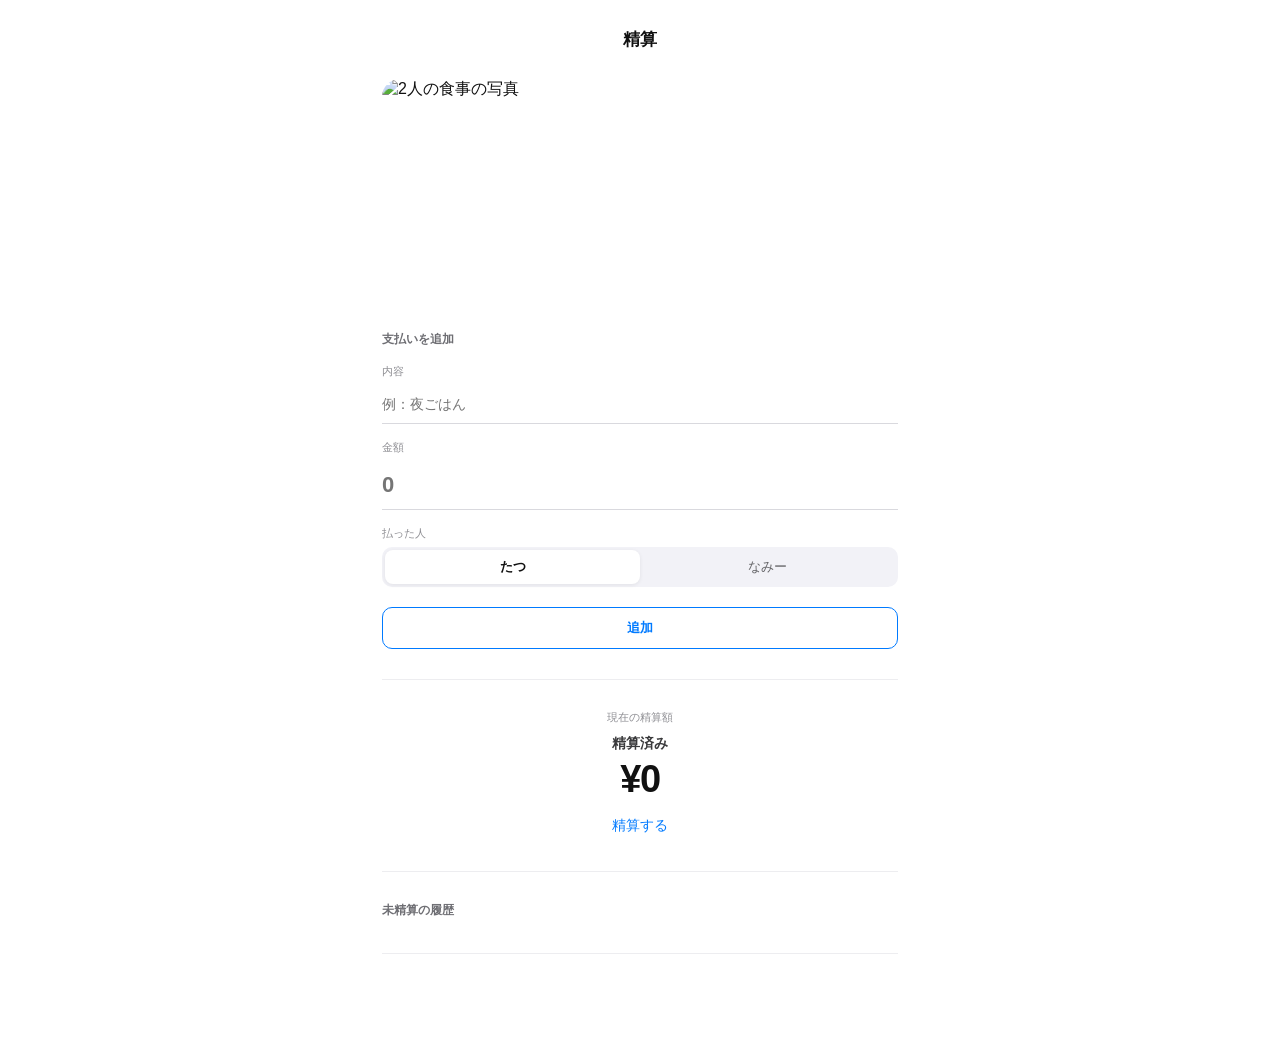
==== seisan/index.html @ 1d011da3 "Ship tested settlement app bundle" ====
<!doctype html>
<html lang="ja">
<head>
<meta charset="utf-8">
<meta name="viewport" content="width=device-width,initial-scale=1">
<title>精算アプリ</title>
<style>
:root{font-family:-apple-system,BlinkMacSystemFont,"SF Pro Text","Segoe UI","Hiragino Sans",sans-serif;background:#f4f4f5;color:#111}*{box-sizing:border-box}body{margin:0;background:#fff}button,input{font:inherit}button{cursor:pointer}.app{max-width:500px;margin:0 auto;padding:26px 20px 56px}.top{display:flex;align-items:center;justify-content:center;margin-bottom:28px;position:relative}.brand{font-size:17px;font-weight:600;letter-spacing:-.25px}.card{background:transparent;border:0;border-radius:0;padding:0 0 28px;margin:0 0 28px;box-shadow:none;border-bottom:1px solid #ededf0}.kicker{font-size:11px;color:#8e8e93}.flow{font-size:14px;font-weight:600;margin-top:10px;color:#3a3a3c}.balance{font-size:34px;font-weight:700;letter-spacing:-1.2px;margin:3px 0 18px}.settle{width:100%;border:0;border-radius:11px;padding:11px 14px;background:#007aff;color:#fff;font-size:13px;font-weight:600;cursor:pointer;pointer-events:auto;touch-action:manipulation}.settle:active{transform:scale(.99);opacity:.82}label{display:block;font-size:11px;color:#8e8e93;margin:12px 0 6px}input{width:100%;border:0;border-bottom:1px solid #d9d9de;background:transparent;border-radius:0;padding:9px 0;outline:none;font-size:14px}input.money{font-size:22px;font-weight:700;letter-spacing:-.5px}.row{display:flex;gap:8px}.person{flex:1;border:0;border-radius:10px;padding:9px 10px;background:#f2f2f7;color:#636366;font-size:13px;font-weight:500}.person.on{background:#e5e5ea;color:#111;font-weight:650}.add{width:100%;border:0;border-radius:11px;padding:11px 12px;margin-top:20px;background:#007aff;color:#fff;font-size:13px;font-weight:600}.sectionTitle{font-size:12px;font-weight:600;color:#6e6e73;margin-bottom:4px}.historyItem{display:flex;justify-content:space-between;align-items:center;gap:12px;padding:12px 0;border-top:1px solid #f0f0f2}.historyItem:first-child{border-top:0}.hTitle{font-size:13px;font-weight:650}.hMeta{font-size:11px;color:#9a9aa0;margin-top:2px}.hAmt{font-size:13px;font-weight:700;white-space:nowrap}.empty{color:#aaa;font-size:12px;padding:10px 0 2px}.modalBackdrop{position:fixed;inset:0;background:rgba(0,0,0,.28);display:none;align-items:center;justify-content:center;padding:20px;z-index:1000}.modalBackdrop.show{display:flex}.modal{width:min(320px,100%);background:rgba(255,255,255,.96);backdrop-filter:blur(20px);border-radius:18px;overflow:hidden;box-shadow:0 18px 60px rgba(0,0,0,.22);text-align:center}.modalBody{padding:20px 18px 16px}.modalTitle{font-size:16px;font-weight:650;margin-bottom:7px}.modalText{font-size:13px;color:#6e6e73;line-height:1.45}.modalActions{display:grid;grid-template-columns:1fr 1fr;border-top:1px solid #d9d9de}.modalActions button{border:0;background:transparent;padding:12px;font-size:14px}.modalActions button+button{border-left:1px solid #d9d9de}.cancelBtn{color:#007aff}.confirmBtn{color:#ff3b30;font-weight:600}.heroPhoto{width:100%;height:220px;display:block;object-fit:cover;object-position:center 66%;border-radius:18px;margin:0 0 32px}.app{max-width:560px;margin:0 auto;padding:28px 22px 58px}.card{padding:0 0 30px;margin:0 0 30px}#paymentForm .sectionTitle{margin-bottom:18px}#paymentForm label{margin-top:16px}#paymentForm input{padding:11px 0}.row{background:#f2f2f7;border-radius:10px;padding:3px;gap:0}.person{background:transparent;border:0;border-radius:8px;padding:8px 10px}.person.on{background:#fff;box-shadow:0 1px 4px rgba(0,0,0,.07);font-weight:600}.add{background:transparent;color:#007aff;border:1px solid #007aff;border-radius:10px}.balance{text-align:center;font-size:38px;font-weight:650;letter-spacing:-1.4px;margin:5px 0 10px}.kicker,.flow{text-align:center}.settle{display:block;width:auto;margin:0 auto;background:transparent;color:#007aff;padding:6px 12px;border-radius:8px;font-size:14px;font-weight:500}.historyItem{padding:13px 0}.hAmt{font-size:14px;font-weight:600}
</style>
</head>
<body>
<div class="app"><div class="top"><div class="brand">精算</div></div><img id="heroPhoto" class="heroPhoto" alt="2人の食事の写真"><section class="card"><div class="sectionTitle" style="margin-bottom:14px">支払いを追加</div><div id="paymentForm"><label>内容</label><input id="title" placeholder="例：夜ごはん"><label>金額</label><input id="amount" class="money" inputmode="numeric" placeholder="0"><label>払った人</label><div class="row"><button class="person on" data-payer="tatsu">たつ</button><button class="person" data-payer="nammy">なみー</button></div><button id="addPayment" class="add">追加</button></div></section><section class="card"><div class="kicker">現在の精算額</div><div id="flow" class="flow">精算済み</div><div id="balance" class="balance">¥0</div><button id="settleAll" class="settle" type="button">精算する</button></section><section class="card"><div class="sectionTitle">未精算の履歴</div><div id="history"></div></section></div><div id="settleModal" class="modalBackdrop"><div class="modal" role="dialog" aria-modal="true" aria-labelledby="settleTitle"><div class="modalBody"><div id="settleTitle" class="modalTitle">精算しますか？</div><div id="settleText" class="modalText"></div></div><div class="modalActions"><button id="cancelSettle" class="cancelBtn" type="button">キャンセル</button><button id="confirmSettle" class="confirmBtn" type="button">精算する</button></div></div></div><script>document.getElementById("heroPhoto").src="[data-uri]...";</script><script>
const $=id=>document.getElementById(id),API='https://adydoupjiloapeuclsvr.supabase.co/rest/v1/settlement_entries',ROOM='7ueK0dml6S8r65SwOTumz7RkmrNIiGAh',ANON='eyJhbGciOiJIUzI1NiIsInR5cCI6IkpXVCJ9.eyJpc3MiOiJzdXBhYmFzZSIsInJlZiI6ImFkeWRvdXBqaWxvYXBldWNsc3ZyIiwicm9sZSI6ImFub24iLCJpYXQiOjE3ODc5MDc3MDQsImV4cCI6MjEwMzQ4MzcwNH0.GLzsD0Gv-Y41P4o_dAuzLDfOQFKvFduH0EVOJdeixUY',HEADERS={apikey:ANON,Authorization:`Bearer ${ANON}`};let rows=[],payer='tatsu',loading=false;function yen(n){return '¥'+Math.round(n).toLocaleString('ja-JP')}function fmtInput(el){const raw=el.value.replace(/\D/g,'');el.value=raw?Number(raw).toLocaleString('ja-JP'):''}function numberFrom(el){return Number(el.value.replace(/,/g,'').replace(/\D/g,''))}$('amount').addEventListener('input',e=>fmtInput(e.target));function balance(){let b=0;for(const r of rows){const h=Number(r.amount)/2;b+=r.payer==='tatsu'?h:-h}return b}function escapeHtml(v){return String(v).replace(/[&<>"']/g,m=>({'&':'&amp;','<':'&lt;','>':'&gt;','"':'&quot;',"'":'&#39;'}[m]))}function render(){const b=balance();$('flow').textContent=Math.abs(b)<.5?'精算済み':b>0?'なみー → たつ':'たつ → なみー';$('balance').textContent=yen(Math.abs(b));$('history').innerHTML='';if(!rows.length){$('history').innerHTML='<div class="empty">まだ履歴なし。</div>';return}rows.forEach(r=>{const item=document.createElement('div');item.className='historyItem';const d=new Date(r.created_at),dateText=`${d.getMonth()+1}/${d.getDate()} ${String(d.getHours()).padStart(2,'0')}:${String(d.getMinutes()).padStart(2,'0')}`,meta=dateText+'　'+(r.payer==='tatsu'?'たつが支払い':'なみーが支払い');item.innerHTML=`<div><div class="hTitle">${escapeHtml(r.title)}</div><div class="hMeta">${meta}</div></div><div class="hAmt">${yen(r.amount)}</div>`;$('history').appendChild(item)})}async function load(){if(loading)return;loading=true;try{const r=await fetch(`${API}?room_id=eq.${encodeURIComponent(ROOM)}&select=id,title,amount,payer,created_at&order=created_at.desc`,{headers:HEADERS,cache:'no-store'});if(!r.ok)throw Error(r.status);rows=await r.json();render()}catch(e){console.error(e)}finally{loading=false}}document.querySelectorAll('[data-payer]').forEach(btn=>btn.onclick=()=>{payer=btn.dataset.payer;document.querySelectorAll('[data-payer]').forEach(x=>x.classList.toggle('on',x===btn))});$('addPayment').onclick=async()=>{const a=numberFrom($('amount'));if(!a)return;const r=await fetch(API,{method:'POST',headers:{...HEADERS,'Content-Type':'application/json','Prefer':'return=minimal'},body:JSON.stringify({room_id:ROOM,title:$('title').value.trim()||'支払い',amount:a,payer})});if(!r.ok){console.error(await r.text());return}$('title').value='';$('amount').value='';await load()};$('settleAll').onclick=()=>{const b=balance();if(Math.abs(b)<.5)return;$('settleText').textContent=`${$('flow').textContent} に ${yen(Math.abs(b))} を精算して、未精算の履歴を削除します。`;$('settleModal').classList.add('show')};$('cancelSettle').onclick=()=>$('settleModal').classList.remove('show');$('confirmSettle').onclick=async()=>{const r=await fetch(`${API}?room_id=eq.${encodeURIComponent(ROOM)}`,{method:'DELETE',headers:{...HEADERS,'Prefer':'return=minimal'}});if(!r.ok){console.error(await r.text());return}$('settleModal').classList.remove('show');await load()};$('settleModal').onclick=e=>{if(e.target===$('settleModal'))$('settleModal').classList.remove('show')};load();setInterval(load,2500);window.addEventListener('focus',load);
</script></body></html>
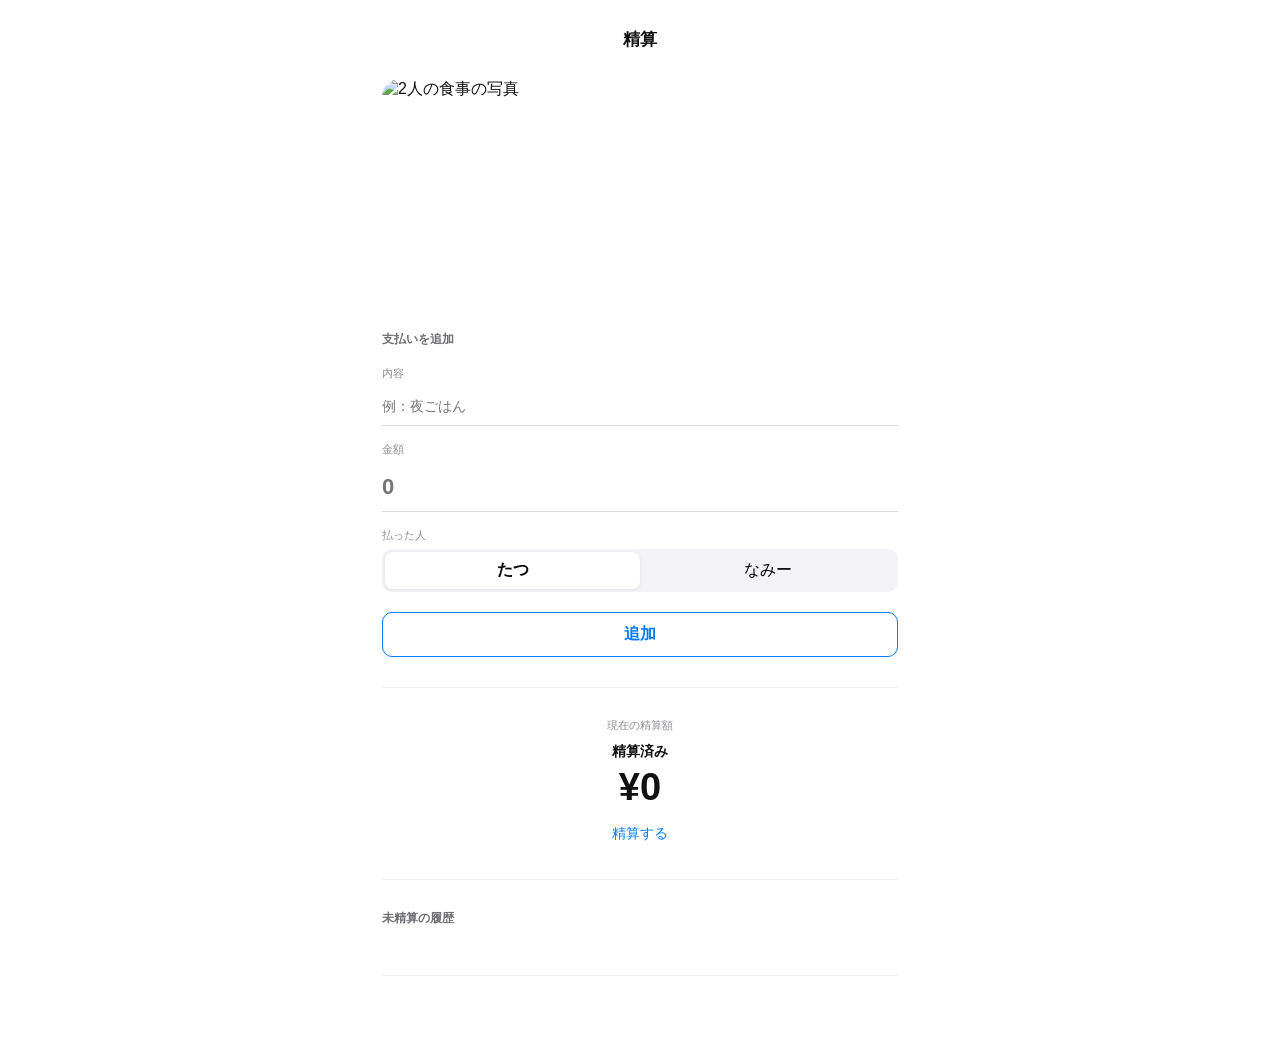
==== commit e4623061: "Fix settlement photo using uploaded image" ====
--- a/seisan/index.html
+++ b/seisan/index.html
@@ -1,14 +1 @@
-<!doctype html>
-<html lang="ja">
-<head>
-<meta charset="utf-8">
-<meta name="viewport" content="width=device-width,initial-scale=1">
-<title>精算アプリ</title>
-<style>
-:root{font-family:-apple-system,BlinkMacSystemFont,"SF Pro Text","Segoe UI","Hiragino Sans",sans-serif;background:#f4f4f5;color:#111}*{box-sizing:border-box}body{margin:0;background:#fff}button,input{font:inherit}button{cursor:pointer}.app{max-width:500px;margin:0 auto;padding:26px 20px 56px}.top{display:flex;align-items:center;justify-content:center;margin-bottom:28px;position:relative}.brand{font-size:17px;font-weight:600;letter-spacing:-.25px}.card{background:transparent;border:0;border-radius:0;padding:0 0 28px;margin:0 0 28px;box-shadow:none;border-bottom:1px solid #ededf0}.kicker{font-size:11px;color:#8e8e93}.flow{font-size:14px;font-weight:600;margin-top:10px;color:#3a3a3c}.balance{font-size:34px;font-weight:700;letter-spacing:-1.2px;margin:3px 0 18px}.settle{width:100%;border:0;border-radius:11px;padding:11px 14px;background:#007aff;color:#fff;font-size:13px;font-weight:600;cursor:pointer;pointer-events:auto;touch-action:manipulation}.settle:active{transform:scale(.99);opacity:.82}label{display:block;font-size:11px;color:#8e8e93;margin:12px 0 6px}input{width:100%;border:0;border-bottom:1px solid #d9d9de;background:transparent;border-radius:0;padding:9px 0;outline:none;font-size:14px}input.money{font-size:22px;font-weight:700;letter-spacing:-.5px}.row{display:flex;gap:8px}.person{flex:1;border:0;border-radius:10px;padding:9px 10px;background:#f2f2f7;color:#636366;font-size:13px;font-weight:500}.person.on{background:#e5e5ea;color:#111;font-weight:650}.add{width:100%;border:0;border-radius:11px;padding:11px 12px;margin-top:20px;background:#007aff;color:#fff;font-size:13px;font-weight:600}.sectionTitle{font-size:12px;font-weight:600;color:#6e6e73;margin-bottom:4px}.historyItem{display:flex;justify-content:space-between;align-items:center;gap:12px;padding:12px 0;border-top:1px solid #f0f0f2}.historyItem:first-child{border-top:0}.hTitle{font-size:13px;font-weight:650}.hMeta{font-size:11px;color:#9a9aa0;margin-top:2px}.hAmt{font-size:13px;font-weight:700;white-space:nowrap}.empty{color:#aaa;font-size:12px;padding:10px 0 2px}.modalBackdrop{position:fixed;inset:0;background:rgba(0,0,0,.28);display:none;align-items:center;justify-content:center;padding:20px;z-index:1000}.modalBackdrop.show{display:flex}.modal{width:min(320px,100%);background:rgba(255,255,255,.96);backdrop-filter:blur(20px);border-radius:18px;overflow:hidden;box-shadow:0 18px 60px rgba(0,0,0,.22);text-align:center}.modalBody{padding:20px 18px 16px}.modalTitle{font-size:16px;font-weight:650;margin-bottom:7px}.modalText{font-size:13px;color:#6e6e73;line-height:1.45}.modalActions{display:grid;grid-template-columns:1fr 1fr;border-top:1px solid #d9d9de}.modalActions button{border:0;background:transparent;padding:12px;font-size:14px}.modalActions button+button{border-left:1px solid #d9d9de}.cancelBtn{color:#007aff}.confirmBtn{color:#ff3b30;font-weight:600}.heroPhoto{width:100%;height:220px;display:block;object-fit:cover;object-position:center 66%;border-radius:18px;margin:0 0 32px}.app{max-width:560px;margin:0 auto;padding:28px 22px 58px}.card{padding:0 0 30px;margin:0 0 30px}#paymentForm .sectionTitle{margin-bottom:18px}#paymentForm label{margin-top:16px}#paymentForm input{padding:11px 0}.row{background:#f2f2f7;border-radius:10px;padding:3px;gap:0}.person{background:transparent;border:0;border-radius:8px;padding:8px 10px}.person.on{background:#fff;box-shadow:0 1px 4px rgba(0,0,0,.07);font-weight:600}.add{background:transparent;color:#007aff;border:1px solid #007aff;border-radius:10px}.balance{text-align:center;font-size:38px;font-weight:650;letter-spacing:-1.4px;margin:5px 0 10px}.kicker,.flow{text-align:center}.settle{display:block;width:auto;margin:0 auto;background:transparent;color:#007aff;padding:6px 12px;border-radius:8px;font-size:14px;font-weight:500}.historyItem{padding:13px 0}.hAmt{font-size:14px;font-weight:600}
-</style>
-</head>
-<body>
-<div class="app"><div class="top"><div class="brand">精算</div></div><img id="heroPhoto" class="heroPhoto" alt="2人の食事の写真"><section class="card"><div class="sectionTitle" style="margin-bottom:14px">支払いを追加</div><div id="paymentForm"><label>内容</label><input id="title" placeholder="例：夜ごはん"><label>金額</label><input id="amount" class="money" inputmode="numeric" placeholder="0"><label>払った人</label><div class="row"><button class="person on" data-payer="tatsu">たつ</button><button class="person" data-payer="nammy">なみー</button></div><button id="addPayment" class="add">追加</button></div></section><section class="card"><div class="kicker">現在の精算額</div><div id="flow" class="flow">精算済み</div><div id="balance" class="balance">¥0</div><button id="settleAll" class="settle" type="button">精算する</button></section><section class="card"><div class="sectionTitle">未精算の履歴</div><div id="history"></div></section></div><div id="settleModal" class="modalBackdrop"><div class="modal" role="dialog" aria-modal="true" aria-labelledby="settleTitle"><div class="modalBody"><div id="settleTitle" class="modalTitle">精算しますか？</div><div id="settleText" class="modalText"></div></div><div class="modalActions"><button id="cancelSettle" class="cancelBtn" type="button">キャンセル</button><button id="confirmSettle" class="confirmBtn" type="button">精算する</button></div></div></div><script>document.getElementById("heroPhoto").src="[data-uri]...";</script><script>
-const $=id=>document.getElementById(id),API='https://adydoupjiloapeuclsvr.supabase.co/rest/v1/settlement_entries',ROOM='7ueK0dml6S8r65SwOTumz7RkmrNIiGAh',ANON='eyJhbGciOiJIUzI1NiIsInR5cCI6IkpXVCJ9.eyJpc3MiOiJzdXBhYmFzZSIsInJlZiI6ImFkeWRvdXBqaWxvYXBldWNsc3ZyIiwicm9sZSI6ImFub24iLCJpYXQiOjE3ODc5MDc3MDQsImV4cCI6MjEwMzQ4MzcwNH0.GLzsD0Gv-Y41P4o_dAuzLDfOQFKvFduH0EVOJdeixUY',HEADERS={apikey:ANON,Authorization:`Bearer ${ANON}`};let rows=[],payer='tatsu',loading=false;function yen(n){return '¥'+Math.round(n).toLocaleString('ja-JP')}function fmtInput(el){const raw=el.value.replace(/\D/g,'');el.value=raw?Number(raw).toLocaleString('ja-JP'):''}function numberFrom(el){return Number(el.value.replace(/,/g,'').replace(/\D/g,''))}$('amount').addEventListener('input',e=>fmtInput(e.target));function balance(){let b=0;for(const r of rows){const h=Number(r.amount)/2;b+=r.payer==='tatsu'?h:-h}return b}function escapeHtml(v){return String(v).replace(/[&<>"']/g,m=>({'&':'&amp;','<':'&lt;','>':'&gt;','"':'&quot;',"'":'&#39;'}[m]))}function render(){const b=balance();$('flow').textContent=Math.abs(b)<.5?'精算済み':b>0?'なみー → たつ':'たつ → なみー';$('balance').textContent=yen(Math.abs(b));$('history').innerHTML='';if(!rows.length){$('history').innerHTML='<div class="empty">まだ履歴なし。</div>';return}rows.forEach(r=>{const item=document.createElement('div');item.className='historyItem';const d=new Date(r.created_at),dateText=`${d.getMonth()+1}/${d.getDate()} ${String(d.getHours()).padStart(2,'0')}:${String(d.getMinutes()).padStart(2,'0')}`,meta=dateText+'　'+(r.payer==='tatsu'?'たつが支払い':'なみーが支払い');item.innerHTML=`<div><div class="hTitle">${escapeHtml(r.title)}</div><div class="hMeta">${meta}</div></div><div class="hAmt">${yen(r.amount)}</div>`;$('history').appendChild(item)})}async function load(){if(loading)return;loading=true;try{const r=await fetch(`${API}?room_id=eq.${encodeURIComponent(ROOM)}&select=id,title,amount,payer,created_at&order=created_at.desc`,{headers:HEADERS,cache:'no-store'});if(!r.ok)throw Error(r.status);rows=await r.json();render()}catch(e){console.error(e)}finally{loading=false}}document.querySelectorAll('[data-payer]').forEach(btn=>btn.onclick=()=>{payer=btn.dataset.payer;document.querySelectorAll('[data-payer]').forEach(x=>x.classList.toggle('on',x===btn))});$('addPayment').onclick=async()=>{const a=numberFrom($('amount'));if(!a)return;const r=await fetch(API,{method:'POST',headers:{...HEADERS,'Content-Type':'application/json','Prefer':'return=minimal'},body:JSON.stringify({room_id:ROOM,title:$('title').value.trim()||'支払い',amount:a,payer})});if(!r.ok){console.error(await r.text());return}$('title').value='';$('amount').value='';await load()};$('settleAll').onclick=()=>{const b=balance();if(Math.abs(b)<.5)return;$('settleText').textContent=`${$('flow').textContent} に ${yen(Math.abs(b))} を精算して、未精算の履歴を削除します。`;$('settleModal').classList.add('show')};$('cancelSettle').onclick=()=>$('settleModal').classList.remove('show');$('confirmSettle').onclick=async()=>{const r=await fetch(`${API}?room_id=eq.${encodeURIComponent(ROOM)}`,{method:'DELETE',headers:{...HEADERS,'Prefer':'return=minimal'}});if(!r.ok){console.error(await r.text());return}$('settleModal').classList.remove('show');await load()};$('settleModal').onclick=e=>{if(e.target===$('settleModal'))$('settleModal').classList.remove('show')};load();setInterval(load,2500);window.addEventListener('focus',load);
-</script></body></html>+<!doctype html><html lang="ja"><head><meta charset="utf-8"><meta name="viewport" content="width=device-width,initial-scale=1"><title>精算アプリ</title><style>:root{font-family:-apple-system,BlinkMacSystemFont,"SF Pro Text","Segoe UI","Hiragino Sans",sans-serif;color:#111}*{box-sizing:border-box}body{margin:0;background:#fff}button,input{font:inherit}.app{max-width:560px;margin:auto;padding:28px 22px 58px}.top{text-align:center;margin-bottom:28px}.brand{font-size:17px;font-weight:600}.heroPhoto{width:100%;height:220px;object-fit:cover;object-position:center 66%;border-radius:18px;margin-bottom:32px;display:block}.card{padding-bottom:30px;margin-bottom:30px;border-bottom:1px solid #ededf0}.sectionTitle{font-size:12px;font-weight:600;color:#6e6e73;margin-bottom:18px}label{display:block;font-size:11px;color:#8e8e93;margin:16px 0 6px}input{width:100%;border:0;border-bottom:1px solid #d9d9de;padding:11px 0;outline:0;font-size:14px}.money{font-size:22px;font-weight:700}.row{display:flex;background:#f2f2f7;border-radius:10px;padding:3px}.person{flex:1;border:0;background:transparent;border-radius:8px;padding:8px}.person.on{background:#fff;box-shadow:0 1px 4px #0001;font-weight:600}.add{width:100%;margin-top:20px;padding:11px;border:1px solid #007aff;border-radius:10px;background:transparent;color:#007aff;font-weight:600}.kicker,.flow{text-align:center}.kicker{font-size:11px;color:#8e8e93}.flow{font-size:14px;font-weight:600;margin-top:10px}.balance{text-align:center;font-size:38px;font-weight:650;margin:5px 0 10px}.settle{display:block;margin:auto;border:0;background:transparent;color:#007aff;padding:6px 12px;font-size:14px}.historyItem{display:flex;justify-content:space-between;padding:13px 0;border-top:1px solid #f0f0f2}.hTitle{font-size:13px;font-weight:650}.hMeta{font-size:11px;color:#9a9aa0;margin-top:2px}.hAmt{font-size:14px;font-weight:600}.empty{font-size:12px;color:#aaa}.modalBackdrop{position:fixed;inset:0;background:#0005;display:none;align-items:center;justify-content:center;padding:20px}.modalBackdrop.show{display:flex}.modal{width:min(320px,100%);background:#fffffff5;border-radius:18px;overflow:hidden;text-align:center}.modalBody{padding:20px 18px 16px}.modalTitle{font-size:16px;font-weight:650}.modalText{font-size:13px;color:#6e6e73;margin-top:7px}.modalActions{display:grid;grid-template-columns:1fr 1fr;border-top:1px solid #ddd}.modalActions button{border:0;background:transparent;padding:12px;font-size:14px}.modalActions button+button{border-left:1px solid #ddd}.cancelBtn{color:#007aff}.confirmBtn{color:#ff3b30;font-weight:600}</style></head><body><div class="app"><div class="top"><div class="brand">精算</div></div><img class="heroPhoto" src="./photo.jpg.jpeg?v=2" alt="2人の食事の写真"><section class="card"><div class="sectionTitle">支払いを追加</div><label>内容</label><input id="title" placeholder="例：夜ごはん"><label>金額</label><input id="amount" class="money" inputmode="numeric" placeholder="0"><label>払った人</label><div class="row"><button class="person on" data-payer="tatsu">たつ</button><button class="person" data-payer="nammy">なみー</button></div><button id="addPayment" class="add">追加</button></section><section class="card"><div class="kicker">現在の精算額</div><div id="flow" class="flow">精算済み</div><div id="balance" class="balance">¥0</div><button id="settleAll" class="settle">精算する</button></section><section class="card"><div class="sectionTitle">未精算の履歴</div><div id="history"></div></section></div><div id="settleModal" class="modalBackdrop"><div class="modal"><div class="modalBody"><div class="modalTitle">精算しますか？</div><div id="settleText" class="modalText"></div></div><div class="modalActions"><button id="cancelSettle" class="cancelBtn">キャンセル</button><button id="confirmSettle" class="confirmBtn">精算する</button></div></div></div><script>const $=id=>document.getElementById(id),API='https://adydoupjiloapeuclsvr.supabase.co/rest/v1/settlement_entries',ROOM='7ueK0dml6S8r65SwOTumz7RkmrNIiGAh',ANON='eyJhbGciOiJIUzI1NiIsInR5cCI6IkpXVCJ9.eyJpc3MiOiJzdXBhYXNlIiwicmVmIjoiYWR5ZG91cGppbG9hcGV1Y2xzdnIiLCJyb2xlIjoiYW5vbiIsImlhdCI6MTc4NzkwNzcwNCwiZXhwIjoyMTAzNDgzNzA0fQ.GLzsD0Gv-Y41P4o_dAuzLDfOQFKvFduH0EVOJdeixUY',HEADERS={apikey:ANON,Authorization:`Bearer ${ANON}`};let rows=[],payer='tatsu',loading=false;const yen=n=>'¥'+Math.round(n).toLocaleString('ja-JP');$('amount').oninput=e=>{const x=e.target.value.replace(/\D/g,'');e.target.value=x?Number(x).toLocaleString('ja-JP'):''};const num=()=>Number($('amount').value.replace(/\D/g,''));function bal(){return rows.reduce((b,r)=>b+(r.payer==='tatsu'?1:-1)*Number(r.amount)/2,0)}function esc(v){return String(v).replace(/[&<>"']/g,m=>({'&':'&amp;','<':'&lt;','>':'&gt;','"':'&quot;',"'":'&#39;'}[m]))}function render(){const b=bal();$('flow').textContent=Math.abs(b)<.5?'精算済み':b>0?'なみー → たつ':'たつ → なみー';$('balance').textContent=yen(Math.abs(b));$('history').innerHTML=rows.length?'':'<div class="empty">まだ履歴なし。</div>';rows.forEach(r=>{const d=new Date(r.created_at),x=document.createElement('div');x.className='historyItem';x.innerHTML=`<div><div class="hTitle">${esc(r.title)}</div><div class="hMeta">${d.getMonth()+1}/${d.getDate()}　${r.payer==='tatsu'?'たつが支払い':'なみーが支払い'}</div></div><div class="hAmt">${yen(r.amount)}</div>`;$('history').appendChild(x)})}async function load(){if(loading)return;loading=true;try{const r=await fetch(`${API}?room_id=eq.${ROOM}&select=id,title,amount,payer,created_at&order=created_at.desc`,{headers:HEADERS,cache:'no-store'});if(r.ok){rows=await r.json();render()}}finally{loading=false}}document.querySelectorAll('[data-payer]').forEach(b=>b.onclick=()=>{payer=b.dataset.payer;document.querySelectorAll('[data-payer]').forEach(x=>x.classList.toggle('on',x===b))});$('addPayment').onclick=async()=>{const a=num();if(!a)return;const r=await fetch(API,{method:'POST',headers:{...HEADERS,'Content-Type':'application/json','Prefer':'return=minimal'},body:JSON.stringify({room_id:ROOM,title:$('title').value.trim()||'支払い',amount:a,payer})});if(r.ok){$('title').value='';$('amount').value='';await load()}};$('settleAll').onclick=()=>{const b=bal();if(Math.abs(b)<.5)return;$('settleText').textContent=`${$('flow').textContent} に ${yen(Math.abs(b))} を精算して、未精算の履歴を削除します。`;$('settleModal').classList.add('show')};$('cancelSettle').onclick=()=>$('settleModal').classList.remove('show');$('confirmSettle').onclick=async()=>{const r=await fetch(`${API}?room_id=eq.${ROOM}`,{method:'DELETE',headers:{...HEADERS,'Prefer':'return=minimal'}});if(r.ok){$('settleModal').classList.remove('show');await load()}};load();setInterval(load,2500);</script></body></html>
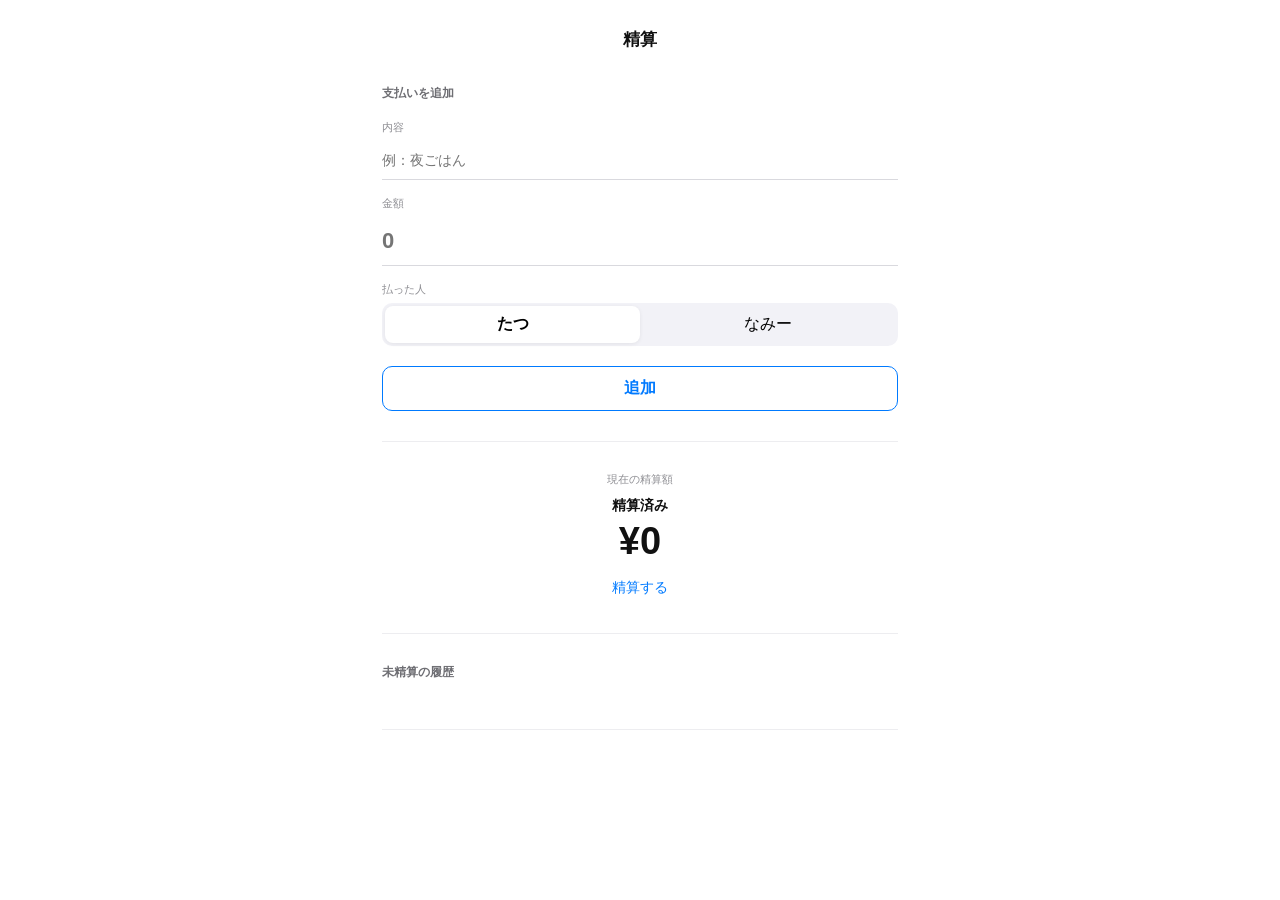
==== commit 4956547b: "Remove settlement app hero photo" ====
--- a/seisan/index.html
+++ b/seisan/index.html
@@ -1 +1 @@
-<!doctype html><html lang="ja"><head><meta charset="utf-8"><meta name="viewport" content="width=device-width,initial-scale=1"><title>精算アプリ</title><style>:root{font-family:-apple-system,BlinkMacSystemFont,"SF Pro Text","Segoe UI","Hiragino Sans",sans-serif;color:#111}*{box-sizing:border-box}body{margin:0;background:#fff}button,input{font:inherit}.app{max-width:560px;margin:auto;padding:28px 22px 58px}.top{text-align:center;margin-bottom:28px}.brand{font-size:17px;font-weight:600}.heroPhoto{width:100%;height:220px;object-fit:cover;object-position:center 66%;border-radius:18px;margin-bottom:32px;display:block}.card{padding-bottom:30px;margin-bottom:30px;border-bottom:1px solid #ededf0}.sectionTitle{font-size:12px;font-weight:600;color:#6e6e73;margin-bottom:18px}label{display:block;font-size:11px;color:#8e8e93;margin:16px 0 6px}input{width:100%;border:0;border-bottom:1px solid #d9d9de;padding:11px 0;outline:0;font-size:14px}.money{font-size:22px;font-weight:700}.row{display:flex;background:#f2f2f7;border-radius:10px;padding:3px}.person{flex:1;border:0;background:transparent;border-radius:8px;padding:8px}.person.on{background:#fff;box-shadow:0 1px 4px #0001;font-weight:600}.add{width:100%;margin-top:20px;padding:11px;border:1px solid #007aff;border-radius:10px;background:transparent;color:#007aff;font-weight:600}.kicker,.flow{text-align:center}.kicker{font-size:11px;color:#8e8e93}.flow{font-size:14px;font-weight:600;margin-top:10px}.balance{text-align:center;font-size:38px;font-weight:650;margin:5px 0 10px}.settle{display:block;margin:auto;border:0;background:transparent;color:#007aff;padding:6px 12px;font-size:14px}.historyItem{display:flex;justify-content:space-between;padding:13px 0;border-top:1px solid #f0f0f2}.hTitle{font-size:13px;font-weight:650}.hMeta{font-size:11px;color:#9a9aa0;margin-top:2px}.hAmt{font-size:14px;font-weight:600}.empty{font-size:12px;color:#aaa}.modalBackdrop{position:fixed;inset:0;background:#0005;display:none;align-items:center;justify-content:center;padding:20px}.modalBackdrop.show{display:flex}.modal{width:min(320px,100%);background:#fffffff5;border-radius:18px;overflow:hidden;text-align:center}.modalBody{padding:20px 18px 16px}.modalTitle{font-size:16px;font-weight:650}.modalText{font-size:13px;color:#6e6e73;margin-top:7px}.modalActions{display:grid;grid-template-columns:1fr 1fr;border-top:1px solid #ddd}.modalActions button{border:0;background:transparent;padding:12px;font-size:14px}.modalActions button+button{border-left:1px solid #ddd}.cancelBtn{color:#007aff}.confirmBtn{color:#ff3b30;font-weight:600}</style></head><body><div class="app"><div class="top"><div class="brand">精算</div></div><img class="heroPhoto" src="./photo.jpg.jpeg?v=2" alt="2人の食事の写真"><section class="card"><div class="sectionTitle">支払いを追加</div><label>内容</label><input id="title" placeholder="例：夜ごはん"><label>金額</label><input id="amount" class="money" inputmode="numeric" placeholder="0"><label>払った人</label><div class="row"><button class="person on" data-payer="tatsu">たつ</button><button class="person" data-payer="nammy">なみー</button></div><button id="addPayment" class="add">追加</button></section><section class="card"><div class="kicker">現在の精算額</div><div id="flow" class="flow">精算済み</div><div id="balance" class="balance">¥0</div><button id="settleAll" class="settle">精算する</button></section><section class="card"><div class="sectionTitle">未精算の履歴</div><div id="history"></div></section></div><div id="settleModal" class="modalBackdrop"><div class="modal"><div class="modalBody"><div class="modalTitle">精算しますか？</div><div id="settleText" class="modalText"></div></div><div class="modalActions"><button id="cancelSettle" class="cancelBtn">キャンセル</button><button id="confirmSettle" class="confirmBtn">精算する</button></div></div></div><script>const $=id=>document.getElementById(id),API='https://adydoupjiloapeuclsvr.supabase.co/rest/v1/settlement_entries',ROOM='7ueK0dml6S8r65SwOTumz7RkmrNIiGAh',ANON='eyJhbGciOiJIUzI1NiIsInR5cCI6IkpXVCJ9.eyJpc3MiOiJzdXBhYXNlIiwicmVmIjoiYWR5ZG91cGppbG9hcGV1Y2xzdnIiLCJyb2xlIjoiYW5vbiIsImlhdCI6MTc4NzkwNzcwNCwiZXhwIjoyMTAzNDgzNzA0fQ.GLzsD0Gv-Y41P4o_dAuzLDfOQFKvFduH0EVOJdeixUY',HEADERS={apikey:ANON,Authorization:`Bearer ${ANON}`};let rows=[],payer='tatsu',loading=false;const yen=n=>'¥'+Math.round(n).toLocaleString('ja-JP');$('amount').oninput=e=>{const x=e.target.value.replace(/\D/g,'');e.target.value=x?Number(x).toLocaleString('ja-JP'):''};const num=()=>Number($('amount').value.replace(/\D/g,''));function bal(){return rows.reduce((b,r)=>b+(r.payer==='tatsu'?1:-1)*Number(r.amount)/2,0)}function esc(v){return String(v).replace(/[&<>"']/g,m=>({'&':'&amp;','<':'&lt;','>':'&gt;','"':'&quot;',"'":'&#39;'}[m]))}function render(){const b=bal();$('flow').textContent=Math.abs(b)<.5?'精算済み':b>0?'なみー → たつ':'たつ → なみー';$('balance').textContent=yen(Math.abs(b));$('history').innerHTML=rows.length?'':'<div class="empty">まだ履歴なし。</div>';rows.forEach(r=>{const d=new Date(r.created_at),x=document.createElement('div');x.className='historyItem';x.innerHTML=`<div><div class="hTitle">${esc(r.title)}</div><div class="hMeta">${d.getMonth()+1}/${d.getDate()}　${r.payer==='tatsu'?'たつが支払い':'なみーが支払い'}</div></div><div class="hAmt">${yen(r.amount)}</div>`;$('history').appendChild(x)})}async function load(){if(loading)return;loading=true;try{const r=await fetch(`${API}?room_id=eq.${ROOM}&select=id,title,amount,payer,created_at&order=created_at.desc`,{headers:HEADERS,cache:'no-store'});if(r.ok){rows=await r.json();render()}}finally{loading=false}}document.querySelectorAll('[data-payer]').forEach(b=>b.onclick=()=>{payer=b.dataset.payer;document.querySelectorAll('[data-payer]').forEach(x=>x.classList.toggle('on',x===b))});$('addPayment').onclick=async()=>{const a=num();if(!a)return;const r=await fetch(API,{method:'POST',headers:{...HEADERS,'Content-Type':'application/json','Prefer':'return=minimal'},body:JSON.stringify({room_id:ROOM,title:$('title').value.trim()||'支払い',amount:a,payer})});if(r.ok){$('title').value='';$('amount').value='';await load()}};$('settleAll').onclick=()=>{const b=bal();if(Math.abs(b)<.5)return;$('settleText').textContent=`${$('flow').textContent} に ${yen(Math.abs(b))} を精算して、未精算の履歴を削除します。`;$('settleModal').classList.add('show')};$('cancelSettle').onclick=()=>$('settleModal').classList.remove('show');$('confirmSettle').onclick=async()=>{const r=await fetch(`${API}?room_id=eq.${ROOM}`,{method:'DELETE',headers:{...HEADERS,'Prefer':'return=minimal'}});if(r.ok){$('settleModal').classList.remove('show');await load()}};load();setInterval(load,2500);</script></body></html>+<!doctype html><html lang="ja"><head><meta charset="utf-8"><meta name="viewport" content="width=device-width,initial-scale=1"><title>精算アプリ</title><style>:root{font-family:-apple-system,BlinkMacSystemFont,"SF Pro Text","Segoe UI","Hiragino Sans",sans-serif;color:#111}*{box-sizing:border-box}body{margin:0;background:#fff}button,input{font:inherit}.app{max-width:560px;margin:auto;padding:28px 22px 58px}.top{text-align:center;margin-bottom:34px}.brand{font-size:17px;font-weight:600}.card{padding-bottom:30px;margin-bottom:30px;border-bottom:1px solid #ededf0}.sectionTitle{font-size:12px;font-weight:600;color:#6e6e73;margin-bottom:18px}label{display:block;font-size:11px;color:#8e8e93;margin:16px 0 6px}input{width:100%;border:0;border-bottom:1px solid #d9d9de;padding:11px 0;outline:0;font-size:14px}.money{font-size:22px;font-weight:700}.row{display:flex;background:#f2f2f7;border-radius:10px;padding:3px}.person{flex:1;border:0;background:transparent;border-radius:8px;padding:8px}.person.on{background:#fff;box-shadow:0 1px 4px #0001;font-weight:600}.add{width:100%;margin-top:20px;padding:11px;border:1px solid #007aff;border-radius:10px;background:transparent;color:#007aff;font-weight:600}.kicker,.flow{text-align:center}.kicker{font-size:11px;color:#8e8e93}.flow{font-size:14px;font-weight:600;margin-top:10px}.balance{text-align:center;font-size:38px;font-weight:650;margin:5px 0 10px}.settle{display:block;margin:auto;border:0;background:transparent;color:#007aff;padding:6px 12px;font-size:14px}.historyItem{display:flex;justify-content:space-between;padding:13px 0;border-top:1px solid #f0f0f2}.hTitle{font-size:13px;font-weight:650}.hMeta{font-size:11px;color:#9a9aa0;margin-top:2px}.hAmt{font-size:14px;font-weight:600}.empty{font-size:12px;color:#aaa}.modalBackdrop{position:fixed;inset:0;background:#0005;display:none;align-items:center;justify-content:center;padding:20px}.modalBackdrop.show{display:flex}.modal{width:min(320px,100%);background:#fffffff5;border-radius:18px;overflow:hidden;text-align:center}.modalBody{padding:20px 18px 16px}.modalTitle{font-size:16px;font-weight:650}.modalText{font-size:13px;color:#6e6e73;margin-top:7px}.modalActions{display:grid;grid-template-columns:1fr 1fr;border-top:1px solid #ddd}.modalActions button{border:0;background:transparent;padding:12px;font-size:14px}.modalActions button+button{border-left:1px solid #ddd}.cancelBtn{color:#007aff}.confirmBtn{color:#ff3b30;font-weight:600}</style></head><body><div class="app"><div class="top"><div class="brand">精算</div></div><section class="card"><div class="sectionTitle">支払いを追加</div><label>内容</label><input id="title" placeholder="例：夜ごはん"><label>金額</label><input id="amount" class="money" inputmode="numeric" placeholder="0"><label>払った人</label><div class="row"><button class="person on" data-payer="tatsu">たつ</button><button class="person" data-payer="nammy">なみー</button></div><button id="addPayment" class="add">追加</button></section><section class="card"><div class="kicker">現在の精算額</div><div id="flow" class="flow">精算済み</div><div id="balance" class="balance">¥0</div><button id="settleAll" class="settle">精算する</button></section><section class="card"><div class="sectionTitle">未精算の履歴</div><div id="history"></div></section></div><div id="settleModal" class="modalBackdrop"><div class="modal"><div class="modalBody"><div class="modalTitle">精算しますか？</div><div id="settleText" class="modalText"></div></div><div class="modalActions"><button id="cancelSettle" class="cancelBtn">キャンセル</button><button id="confirmSettle" class="confirmBtn">精算する</button></div></div></div><script>const $=id=>document.getElementById(id),API='https://adydoupjiloapeuclsvr.supabase.co/rest/v1/settlement_entries',ROOM='7ueK0dml6S8r65SwOTumz7RkmrNIiGAh',ANON='eyJhbGciOiJIUzI1NiIsInR5cCI6IkpXVCJ9.eyJpc3MiOiJzdXBhYXNlIiwicmVmIjoiYWR5ZG91cGppbG9hcGV1Y2xzdnIiLCJyb2xlIjoiYW5vbiIsImlhdCI6MTc4NzkwNzcwNCwiZXhwIjoyMTAzNDgzNzA0fQ.GLzsD0Gv-Y41P4o_dAuzLDfOQFKvFduH0EVOJdeixUY',HEADERS={apikey:ANON,Authorization:`Bearer ${ANON}`};let rows=[],payer='tatsu',loading=false;const yen=n=>'¥'+Math.round(n).toLocaleString('ja-JP');$('amount').oninput=e=>{const x=e.target.value.replace(/\D/g,'');e.target.value=x?Number(x).toLocaleString('ja-JP'):''};const num=()=>Number($('amount').value.replace(/\D/g,''));function bal(){return rows.reduce((b,r)=>b+(r.payer==='tatsu'?1:-1)*Number(r.amount)/2,0)}function esc(v){return String(v).replace(/[&<>"']/g,m=>({'&':'&amp;','<':'&lt;','>':'&gt;','"':'&quot;',"'":'&#39;'}[m]))}function render(){const b=bal();$('flow').textContent=Math.abs(b)<.5?'精算済み':b>0?'なみー → たつ':'たつ → なみー';$('balance').textContent=yen(Math.abs(b));$('history').innerHTML=rows.length?'':'<div class="empty">まだ履歴なし。</div>';rows.forEach(r=>{const d=new Date(r.created_at),x=document.createElement('div');x.className='historyItem';x.innerHTML=`<div><div class="hTitle">${esc(r.title)}</div><div class="hMeta">${d.getMonth()+1}/${d.getDate()}　${r.payer==='tatsu'?'たつが支払い':'なみーが支払い'}</div></div><div class="hAmt">${yen(r.amount)}</div>`;$('history').appendChild(x)})}async function load(){if(loading)return;loading=true;try{const r=await fetch(`${API}?room_id=eq.${ROOM}&select=id,title,amount,payer,created_at&order=created_at.desc`,{headers:HEADERS,cache:'no-store'});if(r.ok){rows=await r.json();render()}}finally{loading=false}}document.querySelectorAll('[data-payer]').forEach(b=>b.onclick=()=>{payer=b.dataset.payer;document.querySelectorAll('[data-payer]').forEach(x=>x.classList.toggle('on',x===b))});$('addPayment').onclick=async()=>{const a=num();if(!a)return;const r=await fetch(API,{method:'POST',headers:{...HEADERS,'Content-Type':'application/json','Prefer':'return=minimal'},body:JSON.stringify({room_id:ROOM,title:$('title').value.trim()||'支払い',amount:a,payer})});if(r.ok){$('title').value='';$('amount').value='';await load()}};$('settleAll').onclick=()=>{const b=bal();if(Math.abs(b)<.5)return;$('settleText').textContent=`${$('flow').textContent} に ${yen(Math.abs(b))} を精算して、未精算の履歴を削除します。`;$('settleModal').classList.add('show')};$('cancelSettle').onclick=()=>$('settleModal').classList.remove('show');$('confirmSettle').onclick=async()=>{const r=await fetch(`${API}?room_id=eq.${ROOM}`,{method:'DELETE',headers:{...HEADERS,'Prefer':'return=minimal'}});if(r.ok){$('settleModal').classList.remove('show');await load()}};load();setInterval(load,2500);</script></body></html>
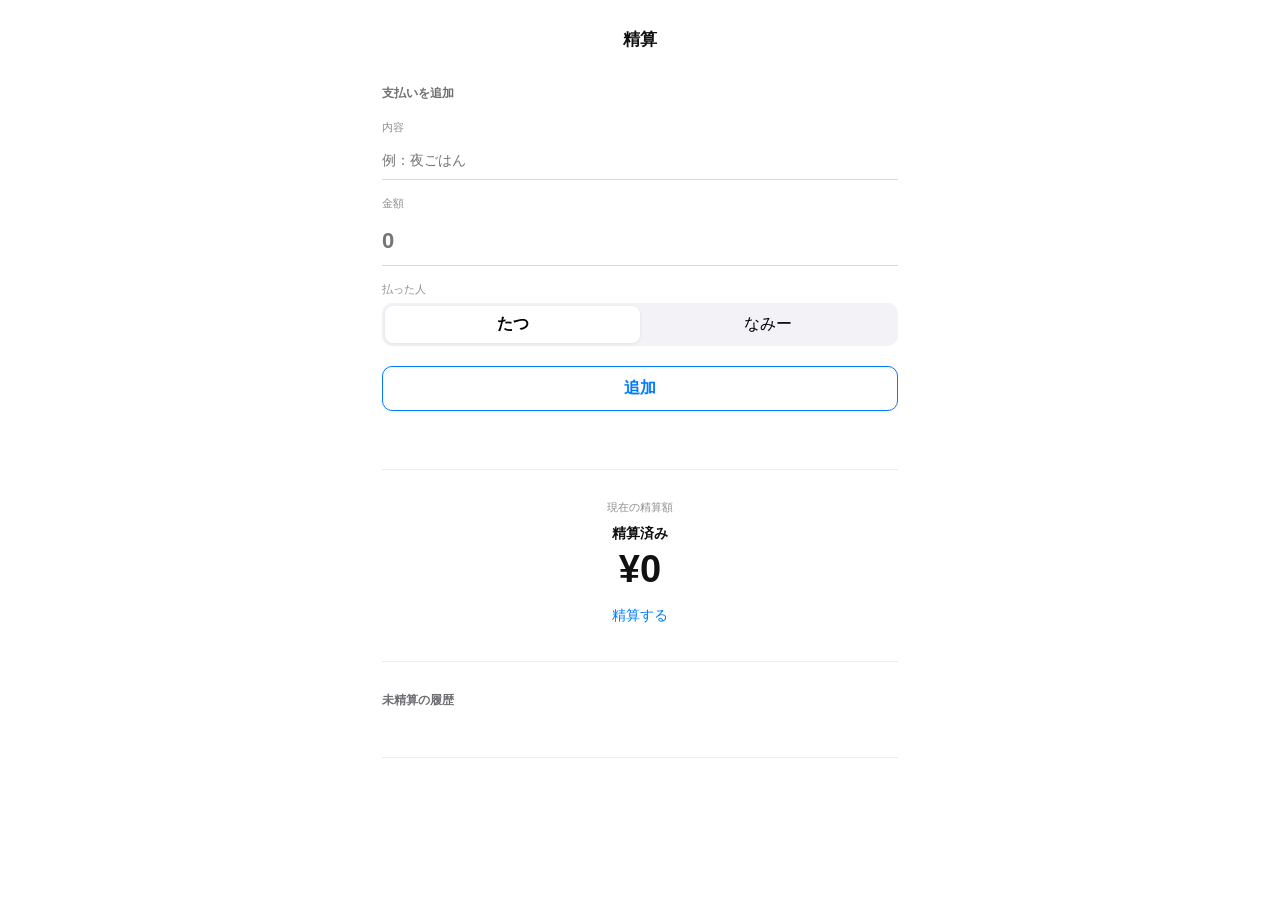
==== commit 991108f8: "Show settlement API errors and prevent duplicate submissions" ====
--- a/seisan/index.html
+++ b/seisan/index.html
@@ -1 +1 @@
-<!doctype html><html lang="ja"><head><meta charset="utf-8"><meta name="viewport" content="width=device-width,initial-scale=1"><title>精算アプリ</title><style>:root{font-family:-apple-system,BlinkMacSystemFont,"SF Pro Text","Segoe UI","Hiragino Sans",sans-serif;color:#111}*{box-sizing:border-box}body{margin:0;background:#fff}button,input{font:inherit}.app{max-width:560px;margin:auto;padding:28px 22px 58px}.top{text-align:center;margin-bottom:34px}.brand{font-size:17px;font-weight:600}.card{padding-bottom:30px;margin-bottom:30px;border-bottom:1px solid #ededf0}.sectionTitle{font-size:12px;font-weight:600;color:#6e6e73;margin-bottom:18px}label{display:block;font-size:11px;color:#8e8e93;margin:16px 0 6px}input{width:100%;border:0;border-bottom:1px solid #d9d9de;padding:11px 0;outline:0;font-size:14px}.money{font-size:22px;font-weight:700}.row{display:flex;background:#f2f2f7;border-radius:10px;padding:3px}.person{flex:1;border:0;background:transparent;border-radius:8px;padding:8px}.person.on{background:#fff;box-shadow:0 1px 4px #0001;font-weight:600}.add{width:100%;margin-top:20px;padding:11px;border:1px solid #007aff;border-radius:10px;background:transparent;color:#007aff;font-weight:600}.kicker,.flow{text-align:center}.kicker{font-size:11px;color:#8e8e93}.flow{font-size:14px;font-weight:600;margin-top:10px}.balance{text-align:center;font-size:38px;font-weight:650;margin:5px 0 10px}.settle{display:block;margin:auto;border:0;background:transparent;color:#007aff;padding:6px 12px;font-size:14px}.historyItem{display:flex;justify-content:space-between;padding:13px 0;border-top:1px solid #f0f0f2}.hTitle{font-size:13px;font-weight:650}.hMeta{font-size:11px;color:#9a9aa0;margin-top:2px}.hAmt{font-size:14px;font-weight:600}.empty{font-size:12px;color:#aaa}.modalBackdrop{position:fixed;inset:0;background:#0005;display:none;align-items:center;justify-content:center;padding:20px}.modalBackdrop.show{display:flex}.modal{width:min(320px,100%);background:#fffffff5;border-radius:18px;overflow:hidden;text-align:center}.modalBody{padding:20px 18px 16px}.modalTitle{font-size:16px;font-weight:650}.modalText{font-size:13px;color:#6e6e73;margin-top:7px}.modalActions{display:grid;grid-template-columns:1fr 1fr;border-top:1px solid #ddd}.modalActions button{border:0;background:transparent;padding:12px;font-size:14px}.modalActions button+button{border-left:1px solid #ddd}.cancelBtn{color:#007aff}.confirmBtn{color:#ff3b30;font-weight:600}</style></head><body><div class="app"><div class="top"><div class="brand">精算</div></div><section class="card"><div class="sectionTitle">支払いを追加</div><label>内容</label><input id="title" placeholder="例：夜ごはん"><label>金額</label><input id="amount" class="money" inputmode="numeric" placeholder="0"><label>払った人</label><div class="row"><button class="person on" data-payer="tatsu">たつ</button><button class="person" data-payer="nammy">なみー</button></div><button id="addPayment" class="add">追加</button></section><section class="card"><div class="kicker">現在の精算額</div><div id="flow" class="flow">精算済み</div><div id="balance" class="balance">¥0</div><button id="settleAll" class="settle">精算する</button></section><section class="card"><div class="sectionTitle">未精算の履歴</div><div id="history"></div></section></div><div id="settleModal" class="modalBackdrop"><div class="modal"><div class="modalBody"><div class="modalTitle">精算しますか？</div><div id="settleText" class="modalText"></div></div><div class="modalActions"><button id="cancelSettle" class="cancelBtn">キャンセル</button><button id="confirmSettle" class="confirmBtn">精算する</button></div></div></div><script>const $=id=>document.getElementById(id),API='https://adydoupjiloapeuclsvr.supabase.co/rest/v1/settlement_entries',ROOM='7ueK0dml6S8r65SwOTumz7RkmrNIiGAh',ANON='eyJhbGciOiJIUzI1NiIsInR5cCI6IkpXVCJ9.eyJpc3MiOiJzdXBhYXNlIiwicmVmIjoiYWR5ZG91cGppbG9hcGV1Y2xzdnIiLCJyb2xlIjoiYW5vbiIsImlhdCI6MTc4NzkwNzcwNCwiZXhwIjoyMTAzNDgzNzA0fQ.GLzsD0Gv-Y41P4o_dAuzLDfOQFKvFduH0EVOJdeixUY',HEADERS={apikey:ANON,Authorization:`Bearer ${ANON}`};let rows=[],payer='tatsu',loading=false;const yen=n=>'¥'+Math.round(n).toLocaleString('ja-JP');$('amount').oninput=e=>{const x=e.target.value.replace(/\D/g,'');e.target.value=x?Number(x).toLocaleString('ja-JP'):''};const num=()=>Number($('amount').value.replace(/\D/g,''));function bal(){return rows.reduce((b,r)=>b+(r.payer==='tatsu'?1:-1)*Number(r.amount)/2,0)}function esc(v){return String(v).replace(/[&<>"']/g,m=>({'&':'&amp;','<':'&lt;','>':'&gt;','"':'&quot;',"'":'&#39;'}[m]))}function render(){const b=bal();$('flow').textContent=Math.abs(b)<.5?'精算済み':b>0?'なみー → たつ':'たつ → なみー';$('balance').textContent=yen(Math.abs(b));$('history').innerHTML=rows.length?'':'<div class="empty">まだ履歴なし。</div>';rows.forEach(r=>{const d=new Date(r.created_at),x=document.createElement('div');x.className='historyItem';x.innerHTML=`<div><div class="hTitle">${esc(r.title)}</div><div class="hMeta">${d.getMonth()+1}/${d.getDate()}　${r.payer==='tatsu'?'たつが支払い':'なみーが支払い'}</div></div><div class="hAmt">${yen(r.amount)}</div>`;$('history').appendChild(x)})}async function load(){if(loading)return;loading=true;try{const r=await fetch(`${API}?room_id=eq.${ROOM}&select=id,title,amount,payer,created_at&order=created_at.desc`,{headers:HEADERS,cache:'no-store'});if(r.ok){rows=await r.json();render()}}finally{loading=false}}document.querySelectorAll('[data-payer]').forEach(b=>b.onclick=()=>{payer=b.dataset.payer;document.querySelectorAll('[data-payer]').forEach(x=>x.classList.toggle('on',x===b))});$('addPayment').onclick=async()=>{const a=num();if(!a)return;const r=await fetch(API,{method:'POST',headers:{...HEADERS,'Content-Type':'application/json','Prefer':'return=minimal'},body:JSON.stringify({room_id:ROOM,title:$('title').value.trim()||'支払い',amount:a,payer})});if(r.ok){$('title').value='';$('amount').value='';await load()}};$('settleAll').onclick=()=>{const b=bal();if(Math.abs(b)<.5)return;$('settleText').textContent=`${$('flow').textContent} に ${yen(Math.abs(b))} を精算して、未精算の履歴を削除します。`;$('settleModal').classList.add('show')};$('cancelSettle').onclick=()=>$('settleModal').classList.remove('show');$('confirmSettle').onclick=async()=>{const r=await fetch(`${API}?room_id=eq.${ROOM}`,{method:'DELETE',headers:{...HEADERS,'Prefer':'return=minimal'}});if(r.ok){$('settleModal').classList.remove('show');await load()}};load();setInterval(load,2500);</script></body></html>+<!doctype html><html lang="ja"><head><meta charset="utf-8"><meta name="viewport" content="width=device-width,initial-scale=1"><title>精算アプリ</title><style>:root{font-family:-apple-system,BlinkMacSystemFont,"SF Pro Text","Segoe UI","Hiragino Sans",sans-serif;color:#111}*{box-sizing:border-box}body{margin:0;background:#fff}button,input{font:inherit}.app{max-width:560px;margin:auto;padding:28px 22px 58px}.top{text-align:center;margin-bottom:34px}.brand{font-size:17px;font-weight:600}.card{padding-bottom:30px;margin-bottom:30px;border-bottom:1px solid #ededf0}.sectionTitle{font-size:12px;font-weight:600;color:#6e6e73;margin-bottom:18px}label{display:block;font-size:11px;color:#8e8e93;margin:16px 0 6px}input{width:100%;border:0;border-bottom:1px solid #d9d9de;padding:11px 0;outline:0;font-size:14px}.money{font-size:22px;font-weight:700}.row{display:flex;background:#f2f2f7;border-radius:10px;padding:3px}.person{flex:1;border:0;background:transparent;border-radius:8px;padding:8px}.person.on{background:#fff;box-shadow:0 1px 4px #0001;font-weight:600}.add{width:100%;margin-top:20px;padding:11px;border:1px solid #007aff;border-radius:10px;background:transparent;color:#007aff;font-weight:600}.add:disabled{opacity:.45}.status{min-height:18px;margin-top:10px;text-align:center;font-size:12px;color:#6e6e73}.status.error{color:#ff3b30}.status.ok{color:#34c759}.kicker,.flow{text-align:center}.kicker{font-size:11px;color:#8e8e93}.flow{font-size:14px;font-weight:600;margin-top:10px}.balance{text-align:center;font-size:38px;font-weight:650;margin:5px 0 10px}.settle{display:block;margin:auto;border:0;background:transparent;color:#007aff;padding:6px 12px;font-size:14px}.historyItem{display:flex;justify-content:space-between;padding:13px 0;border-top:1px solid #f0f0f2}.hTitle{font-size:13px;font-weight:650}.hMeta{font-size:11px;color:#9a9aa0;margin-top:2px}.hAmt{font-size:14px;font-weight:600}.empty{font-size:12px;color:#aaa}.modalBackdrop{position:fixed;inset:0;background:#0005;display:none;align-items:center;justify-content:center;padding:20px}.modalBackdrop.show{display:flex}.modal{width:min(320px,100%);background:#fffffff5;border-radius:18px;overflow:hidden;text-align:center}.modalBody{padding:20px 18px 16px}.modalTitle{font-size:16px;font-weight:650}.modalText{font-size:13px;color:#6e6e73;margin-top:7px}.modalActions{display:grid;grid-template-columns:1fr 1fr;border-top:1px solid #ddd}.modalActions button{border:0;background:transparent;padding:12px;font-size:14px}.modalActions button+button{border-left:1px solid #ddd}.cancelBtn{color:#007aff}.confirmBtn{color:#ff3b30;font-weight:600}</style></head><body><div class="app"><div class="top"><div class="brand">精算</div></div><section class="card"><div class="sectionTitle">支払いを追加</div><label>内容</label><input id="title" placeholder="例：夜ごはん"><label>金額</label><input id="amount" class="money" inputmode="numeric" placeholder="0"><label>払った人</label><div class="row"><button class="person on" data-payer="tatsu">たつ</button><button class="person" data-payer="nammy">なみー</button></div><button id="addPayment" class="add">追加</button><div id="status" class="status" role="status" aria-live="polite"></div></section><section class="card"><div class="kicker">現在の精算額</div><div id="flow" class="flow">精算済み</div><div id="balance" class="balance">¥0</div><button id="settleAll" class="settle">精算する</button></section><section class="card"><div class="sectionTitle">未精算の履歴</div><div id="history"></div></section></div><div id="settleModal" class="modalBackdrop"><div class="modal"><div class="modalBody"><div class="modalTitle">精算しますか？</div><div id="settleText" class="modalText"></div></div><div class="modalActions"><button id="cancelSettle" class="cancelBtn">キャンセル</button><button id="confirmSettle" class="confirmBtn">精算する</button></div></div></div><script>const $=id=>document.getElementById(id),API='https://adydoupjiloapeuclsvr.supabase.co/rest/v1/settlement_entries',ROOM='7ueK0dml6S8r65SwOTumz7RkmrNIiGAh',ANON='eyJhbGciOiJIUzI1NiIsInR5cCI6IkpXVCJ9.eyJpc3MiOiJzdXBhYXNlIiwicmVmIjoiYWR5ZG91cGppbG9hcGV1Y2xzdnIiLCJyb2xlIjoiYW5vbiIsImlhdCI6MTc4NzkwNzcwNCwiZXhwIjoyMTAzNDgzNzA0fQ.GLzsD0Gv-Y41P4o_dAuzLDfOQFKvFduH0EVOJdeixUY',HEADERS={apikey:ANON,Authorization:`Bearer ${ANON}`};let rows=[],payer='tatsu',loading=false;const yen=n=>'¥'+Math.round(n).toLocaleString('ja-JP');$('amount').oninput=e=>{const x=e.target.value.replace(/\D/g,'');e.target.value=x?Number(x).toLocaleString('ja-JP'):''};const num=()=>Number($('amount').value.replace(/\D/g,''));function bal(){return rows.reduce((b,r)=>b+(r.payer==='tatsu'?1:-1)*Number(r.amount)/2,0)}function esc(v){return String(v).replace(/[&<>"']/g,m=>({'&':'&amp;','<':'&lt;','>':'&gt;','"':'&quot;',"'":'&#39;'}[m]))}function render(){const b=bal();$('flow').textContent=Math.abs(b)<.5?'精算済み':b>0?'なみー → たつ':'たつ → なみー';$('balance').textContent=yen(Math.abs(b));$('history').innerHTML=rows.length?'':'<div class="empty">まだ履歴なし。</div>';rows.forEach(r=>{const d=new Date(r.created_at),x=document.createElement('div');x.className='historyItem';x.innerHTML=`<div><div class="hTitle">${esc(r.title)}</div><div class="hMeta">${d.getMonth()+1}/${d.getDate()}　${r.payer==='tatsu'?'たつが支払い':'なみーが支払い'}</div></div><div class="hAmt">${yen(r.amount)}</div>`;$('history').appendChild(x)})}async function load(){if(loading)return;loading=true;try{const r=await fetch(`${API}?room_id=eq.${ROOM}&select=id,title,amount,payer,created_at&order=created_at.desc`,{headers:HEADERS,cache:'no-store'});if(!r.ok)throw new Error(await apiError(r));rows=await r.json();render()}catch(e){showStatus(e instanceof TypeError?'通信できません。回線またはブラウザの通信制限を確認してね。':e.message,'error')}finally{loading=false}}document.querySelectorAll('[data-payer]').forEach(b=>b.onclick=()=>{payer=b.dataset.payer;document.querySelectorAll('[data-payer]').forEach(x=>x.classList.toggle('on',x===b))});$('addPayment').onclick=async()=>{const a=num();if(!a){showStatus('金額を入力してね。','error');return}const btn=$('addPayment');btn.disabled=true;showStatus('追加中…');try{const r=await fetch(API,{method:'POST',headers:{...HEADERS,'Content-Type':'application/json','Prefer':'return=minimal'},body:JSON.stringify({room_id:ROOM,title:$('title').value.trim()||'支払い',amount:a,payer})});if(!r.ok)throw new Error(await apiError(r));$('title').value='';$('amount').value='';showStatus('追加したよ。','ok');await load()}catch(e){showStatus(e instanceof TypeError?'通信できません。回線またはブラウザの通信制限を確認してね。':e.message,'error')}finally{btn.disabled=false}};$('settleAll').onclick=()=>{const b=bal();if(Math.abs(b)<.5)return;$('settleText').textContent=`${$('flow').textContent} に ${yen(Math.abs(b))} を精算して、未精算の履歴を削除します。`;$('settleModal').classList.add('show')};$('cancelSettle').onclick=()=>$('settleModal').classList.remove('show');$('confirmSettle').onclick=async()=>{const r=await fetch(`${API}?room_id=eq.${ROOM}`,{method:'DELETE',headers:{...HEADERS,'Prefer':'return=minimal'}});if(r.ok){$('settleModal').classList.remove('show');await load()}};load();setInterval(load,2500);</script></body></html>
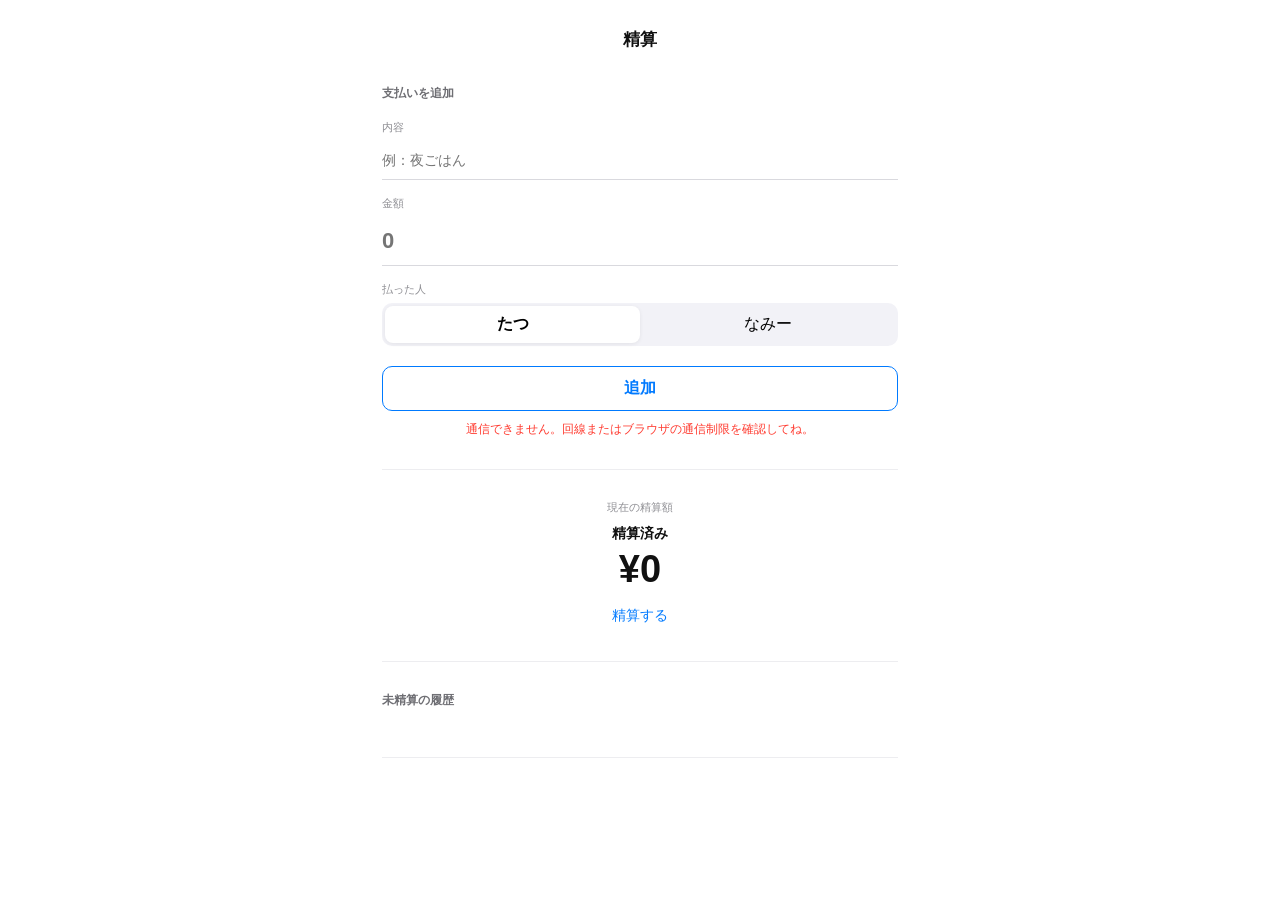
==== commit 671d63a9: "Fix settlement error handling and add request timeout" ====
--- a/seisan/index.html
+++ b/seisan/index.html
@@ -1 +1 @@
-<!doctype html><html lang="ja"><head><meta charset="utf-8"><meta name="viewport" content="width=device-width,initial-scale=1"><title>精算アプリ</title><style>:root{font-family:-apple-system,BlinkMacSystemFont,"SF Pro Text","Segoe UI","Hiragino Sans",sans-serif;color:#111}*{box-sizing:border-box}body{margin:0;background:#fff}button,input{font:inherit}.app{max-width:560px;margin:auto;padding:28px 22px 58px}.top{text-align:center;margin-bottom:34px}.brand{font-size:17px;font-weight:600}.card{padding-bottom:30px;margin-bottom:30px;border-bottom:1px solid #ededf0}.sectionTitle{font-size:12px;font-weight:600;color:#6e6e73;margin-bottom:18px}label{display:block;font-size:11px;color:#8e8e93;margin:16px 0 6px}input{width:100%;border:0;border-bottom:1px solid #d9d9de;padding:11px 0;outline:0;font-size:14px}.money{font-size:22px;font-weight:700}.row{display:flex;background:#f2f2f7;border-radius:10px;padding:3px}.person{flex:1;border:0;background:transparent;border-radius:8px;padding:8px}.person.on{background:#fff;box-shadow:0 1px 4px #0001;font-weight:600}.add{width:100%;margin-top:20px;padding:11px;border:1px solid #007aff;border-radius:10px;background:transparent;color:#007aff;font-weight:600}.add:disabled{opacity:.45}.status{min-height:18px;margin-top:10px;text-align:center;font-size:12px;color:#6e6e73}.status.error{color:#ff3b30}.status.ok{color:#34c759}.kicker,.flow{text-align:center}.kicker{font-size:11px;color:#8e8e93}.flow{font-size:14px;font-weight:600;margin-top:10px}.balance{text-align:center;font-size:38px;font-weight:650;margin:5px 0 10px}.settle{display:block;margin:auto;border:0;background:transparent;color:#007aff;padding:6px 12px;font-size:14px}.historyItem{display:flex;justify-content:space-between;padding:13px 0;border-top:1px solid #f0f0f2}.hTitle{font-size:13px;font-weight:650}.hMeta{font-size:11px;color:#9a9aa0;margin-top:2px}.hAmt{font-size:14px;font-weight:600}.empty{font-size:12px;color:#aaa}.modalBackdrop{position:fixed;inset:0;background:#0005;display:none;align-items:center;justify-content:center;padding:20px}.modalBackdrop.show{display:flex}.modal{width:min(320px,100%);background:#fffffff5;border-radius:18px;overflow:hidden;text-align:center}.modalBody{padding:20px 18px 16px}.modalTitle{font-size:16px;font-weight:650}.modalText{font-size:13px;color:#6e6e73;margin-top:7px}.modalActions{display:grid;grid-template-columns:1fr 1fr;border-top:1px solid #ddd}.modalActions button{border:0;background:transparent;padding:12px;font-size:14px}.modalActions button+button{border-left:1px solid #ddd}.cancelBtn{color:#007aff}.confirmBtn{color:#ff3b30;font-weight:600}</style></head><body><div class="app"><div class="top"><div class="brand">精算</div></div><section class="card"><div class="sectionTitle">支払いを追加</div><label>内容</label><input id="title" placeholder="例：夜ごはん"><label>金額</label><input id="amount" class="money" inputmode="numeric" placeholder="0"><label>払った人</label><div class="row"><button class="person on" data-payer="tatsu">たつ</button><button class="person" data-payer="nammy">なみー</button></div><button id="addPayment" class="add">追加</button><div id="status" class="status" role="status" aria-live="polite"></div></section><section class="card"><div class="kicker">現在の精算額</div><div id="flow" class="flow">精算済み</div><div id="balance" class="balance">¥0</div><button id="settleAll" class="settle">精算する</button></section><section class="card"><div class="sectionTitle">未精算の履歴</div><div id="history"></div></section></div><div id="settleModal" class="modalBackdrop"><div class="modal"><div class="modalBody"><div class="modalTitle">精算しますか？</div><div id="settleText" class="modalText"></div></div><div class="modalActions"><button id="cancelSettle" class="cancelBtn">キャンセル</button><button id="confirmSettle" class="confirmBtn">精算する</button></div></div></div><script>const $=id=>document.getElementById(id),API='https://adydoupjiloapeuclsvr.supabase.co/rest/v1/settlement_entries',ROOM='7ueK0dml6S8r65SwOTumz7RkmrNIiGAh',ANON='eyJhbGciOiJIUzI1NiIsInR5cCI6IkpXVCJ9.eyJpc3MiOiJzdXBhYXNlIiwicmVmIjoiYWR5ZG91cGppbG9hcGV1Y2xzdnIiLCJyb2xlIjoiYW5vbiIsImlhdCI6MTc4NzkwNzcwNCwiZXhwIjoyMTAzNDgzNzA0fQ.GLzsD0Gv-Y41P4o_dAuzLDfOQFKvFduH0EVOJdeixUY',HEADERS={apikey:ANON,Authorization:`Bearer ${ANON}`};let rows=[],payer='tatsu',loading=false;const yen=n=>'¥'+Math.round(n).toLocaleString('ja-JP');$('amount').oninput=e=>{const x=e.target.value.replace(/\D/g,'');e.target.value=x?Number(x).toLocaleString('ja-JP'):''};const num=()=>Number($('amount').value.replace(/\D/g,''));function bal(){return rows.reduce((b,r)=>b+(r.payer==='tatsu'?1:-1)*Number(r.amount)/2,0)}function esc(v){return String(v).replace(/[&<>"']/g,m=>({'&':'&amp;','<':'&lt;','>':'&gt;','"':'&quot;',"'":'&#39;'}[m]))}function render(){const b=bal();$('flow').textContent=Math.abs(b)<.5?'精算済み':b>0?'なみー → たつ':'たつ → なみー';$('balance').textContent=yen(Math.abs(b));$('history').innerHTML=rows.length?'':'<div class="empty">まだ履歴なし。</div>';rows.forEach(r=>{const d=new Date(r.created_at),x=document.createElement('div');x.className='historyItem';x.innerHTML=`<div><div class="hTitle">${esc(r.title)}</div><div class="hMeta">${d.getMonth()+1}/${d.getDate()}　${r.payer==='tatsu'?'たつが支払い':'なみーが支払い'}</div></div><div class="hAmt">${yen(r.amount)}</div>`;$('history').appendChild(x)})}async function load(){if(loading)return;loading=true;try{const r=await fetch(`${API}?room_id=eq.${ROOM}&select=id,title,amount,payer,created_at&order=created_at.desc`,{headers:HEADERS,cache:'no-store'});if(!r.ok)throw new Error(await apiError(r));rows=await r.json();render()}catch(e){showStatus(e instanceof TypeError?'通信できません。回線またはブラウザの通信制限を確認してね。':e.message,'error')}finally{loading=false}}document.querySelectorAll('[data-payer]').forEach(b=>b.onclick=()=>{payer=b.dataset.payer;document.querySelectorAll('[data-payer]').forEach(x=>x.classList.toggle('on',x===b))});$('addPayment').onclick=async()=>{const a=num();if(!a){showStatus('金額を入力してね。','error');return}const btn=$('addPayment');btn.disabled=true;showStatus('追加中…');try{const r=await fetch(API,{method:'POST',headers:{...HEADERS,'Content-Type':'application/json','Prefer':'return=minimal'},body:JSON.stringify({room_id:ROOM,title:$('title').value.trim()||'支払い',amount:a,payer})});if(!r.ok)throw new Error(await apiError(r));$('title').value='';$('amount').value='';showStatus('追加したよ。','ok');await load()}catch(e){showStatus(e instanceof TypeError?'通信できません。回線またはブラウザの通信制限を確認してね。':e.message,'error')}finally{btn.disabled=false}};$('settleAll').onclick=()=>{const b=bal();if(Math.abs(b)<.5)return;$('settleText').textContent=`${$('flow').textContent} に ${yen(Math.abs(b))} を精算して、未精算の履歴を削除します。`;$('settleModal').classList.add('show')};$('cancelSettle').onclick=()=>$('settleModal').classList.remove('show');$('confirmSettle').onclick=async()=>{const r=await fetch(`${API}?room_id=eq.${ROOM}`,{method:'DELETE',headers:{...HEADERS,'Prefer':'return=minimal'}});if(r.ok){$('settleModal').classList.remove('show');await load()}};load();setInterval(load,2500);</script></body></html>+<!doctype html><html lang="ja"><head><meta charset="utf-8"><meta name="viewport" content="width=device-width,initial-scale=1"><title>精算アプリ</title><style>:root{font-family:-apple-system,BlinkMacSystemFont,"SF Pro Text","Segoe UI","Hiragino Sans",sans-serif;color:#111}*{box-sizing:border-box}body{margin:0;background:#fff}button,input{font:inherit}.app{max-width:560px;margin:auto;padding:28px 22px 58px}.top{text-align:center;margin-bottom:34px}.brand{font-size:17px;font-weight:600}.card{padding-bottom:30px;margin-bottom:30px;border-bottom:1px solid #ededf0}.sectionTitle{font-size:12px;font-weight:600;color:#6e6e73;margin-bottom:18px}label{display:block;font-size:11px;color:#8e8e93;margin:16px 0 6px}input{width:100%;border:0;border-bottom:1px solid #d9d9de;padding:11px 0;outline:0;font-size:14px}.money{font-size:22px;font-weight:700}.row{display:flex;background:#f2f2f7;border-radius:10px;padding:3px}.person{flex:1;border:0;background:transparent;border-radius:8px;padding:8px}.person.on{background:#fff;box-shadow:0 1px 4px #0001;font-weight:600}.add{width:100%;margin-top:20px;padding:11px;border:1px solid #007aff;border-radius:10px;background:transparent;color:#007aff;font-weight:600}.add:disabled{opacity:.45}.status{min-height:18px;margin-top:10px;text-align:center;font-size:12px;color:#6e6e73}.status.error{color:#ff3b30}.status.ok{color:#34c759}.kicker,.flow{text-align:center}.kicker{font-size:11px;color:#8e8e93}.flow{font-size:14px;font-weight:600;margin-top:10px}.balance{text-align:center;font-size:38px;font-weight:650;margin:5px 0 10px}.settle{display:block;margin:auto;border:0;background:transparent;color:#007aff;padding:6px 12px;font-size:14px}.historyItem{display:flex;justify-content:space-between;padding:13px 0;border-top:1px solid #f0f0f2}.hTitle{font-size:13px;font-weight:650}.hMeta{font-size:11px;color:#9a9aa0;margin-top:2px}.hAmt{font-size:14px;font-weight:600}.empty{font-size:12px;color:#aaa}.modalBackdrop{position:fixed;inset:0;background:#0005;display:none;align-items:center;justify-content:center;padding:20px}.modalBackdrop.show{display:flex}.modal{width:min(320px,100%);background:#fffffff5;border-radius:18px;overflow:hidden;text-align:center}.modalBody{padding:20px 18px 16px}.modalTitle{font-size:16px;font-weight:650}.modalText{font-size:13px;color:#6e6e73;margin-top:7px}.modalActions{display:grid;grid-template-columns:1fr 1fr;border-top:1px solid #ddd}.modalActions button{border:0;background:transparent;padding:12px;font-size:14px}.modalActions button+button{border-left:1px solid #ddd}.cancelBtn{color:#007aff}.confirmBtn{color:#ff3b30;font-weight:600}</style></head><body><div class="app"><div class="top"><div class="brand">精算</div></div><section class="card"><div class="sectionTitle">支払いを追加</div><label>内容</label><input id="title" placeholder="例：夜ごはん"><label>金額</label><input id="amount" class="money" inputmode="numeric" placeholder="0"><label>払った人</label><div class="row"><button class="person on" data-payer="tatsu">たつ</button><button class="person" data-payer="nammy">なみー</button></div><button id="addPayment" class="add">追加</button><div id="status" class="status" role="status" aria-live="polite"></div></section><section class="card"><div class="kicker">現在の精算額</div><div id="flow" class="flow">精算済み</div><div id="balance" class="balance">¥0</div><button id="settleAll" class="settle">精算する</button></section><section class="card"><div class="sectionTitle">未精算の履歴</div><div id="history"></div></section></div><div id="settleModal" class="modalBackdrop"><div class="modal"><div class="modalBody"><div class="modalTitle">精算しますか？</div><div id="settleText" class="modalText"></div></div><div class="modalActions"><button id="cancelSettle" class="cancelBtn">キャンセル</button><button id="confirmSettle" class="confirmBtn">精算する</button></div></div></div><script>const $=id=>document.getElementById(id),API='https://adydoupjiloapeuclsvr.supabase.co/rest/v1/settlement_entries',ROOM='7ueK0dml6S8r65SwOTumz7RkmrNIiGAh',ANON='eyJhbGciOiJIUzI1NiIsInR5cCI6IkpXVCJ9.eyJpc3MiOiJzdXBhYXNlIiwicmVmIjoiYWR5ZG91cGppbG9hcGV1Y2xzdnIiLCJyb2xlIjoiYW5vbiIsImlhdCI6MTc4NzkwNzcwNCwiZXhwIjoyMTAzNDgzNzA0fQ.GLzsD0Gv-Y41P4o_dAuzLDfOQFKvFduH0EVOJdeixUY',HEADERS={apikey:ANON,Authorization:`Bearer ${ANON}`};let rows=[],payer='tatsu',loading=false;const yen=n=>'¥'+Math.round(n).toLocaleString('ja-JP');$('amount').oninput=e=>{const x=e.target.value.replace(/\D/g,'');e.target.value=x?Number(x).toLocaleString('ja-JP'):''};const num=()=>Number($('amount').value.replace(/\D/g,''));function bal(){return rows.reduce((b,r)=>b+(r.payer==='tatsu'?1:-1)*Number(r.amount)/2,0)}function esc(v){return String(v).replace(/[&<>"']/g,m=>({'&':'&amp;','<':'&lt;','>':'&gt;','"':'&quot;',"'":'&#39;'}[m]))}async function request(url,options={}){const controller=new AbortController(),timer=setTimeout(()=>controller.abort(),10000);try{return await window.fetch(url,{...options,signal:controller.signal})}finally{clearTimeout(timer)}}function showStatus(message,type=''){$('status').textContent=message;$('status').className='status '+type}async function apiError(r){let detail='';try{const data=await r.json();detail=data.message||data.error||data.hint||JSON.stringify(data)}catch{try{detail=await r.text()}catch{}}return `通信エラー（${r.status}）${detail?'：'+detail:''}`}function render(){const b=bal();$('flow').textContent=Math.abs(b)<.5?'精算済み':b>0?'なみー → たつ':'たつ → なみー';$('balance').textContent=yen(Math.abs(b));$('history').innerHTML=rows.length?'':'<div class="empty">まだ履歴なし。</div>';rows.forEach(r=>{const d=new Date(r.created_at),x=document.createElement('div');x.className='historyItem';x.innerHTML=`<div><div class="hTitle">${esc(r.title)}</div><div class="hMeta">${d.getMonth()+1}/${d.getDate()}　${r.payer==='tatsu'?'たつが支払い':'なみーが支払い'}</div></div><div class="hAmt">${yen(r.amount)}</div>`;$('history').appendChild(x)})}async function load(){if(loading)return;loading=true;try{const r=await request(`${API}?room_id=eq.${ROOM}&select=id,title,amount,payer,created_at&order=created_at.desc`,{headers:HEADERS,cache:'no-store'});if(!r.ok)throw new Error(await apiError(r));rows=await r.json();render()}catch(e){showStatus(e?.name==='AbortError'?'通信がタイムアウトしました。再読み込みしてもう一度試してね。':e instanceof TypeError?'通信できません。回線またはブラウザの通信制限を確認してね。':e.message,'error')}finally{loading=false}}document.querySelectorAll('[data-payer]').forEach(b=>b.onclick=()=>{payer=b.dataset.payer;document.querySelectorAll('[data-payer]').forEach(x=>x.classList.toggle('on',x===b))});$('addPayment').onclick=async()=>{const a=num();if(!a){showStatus('金額を入力してね。','error');return}const btn=$('addPayment');btn.disabled=true;showStatus('追加中…');try{const r=await request(API,{method:'POST',headers:{...HEADERS,'Content-Type':'application/json','Prefer':'return=minimal'},body:JSON.stringify({room_id:ROOM,title:$('title').value.trim()||'支払い',amount:a,payer})});if(!r.ok)throw new Error(await apiError(r));$('title').value='';$('amount').value='';showStatus('追加したよ。','ok');await load()}catch(e){showStatus(e?.name==='AbortError'?'通信がタイムアウトしました。再読み込みしてもう一度試してね。':e instanceof TypeError?'通信できません。回線またはブラウザの通信制限を確認してね。':e.message,'error')}finally{btn.disabled=false}};$('settleAll').onclick=()=>{const b=bal();if(Math.abs(b)<.5)return;$('settleText').textContent=`${$('flow').textContent} に ${yen(Math.abs(b))} を精算して、未精算の履歴を削除します。`;$('settleModal').classList.add('show')};$('cancelSettle').onclick=()=>$('settleModal').classList.remove('show');$('confirmSettle').onclick=async()=>{const r=await request(`${API}?room_id=eq.${ROOM}`,{method:'DELETE',headers:{...HEADERS,'Prefer':'return=minimal'}});if(r.ok){$('settleModal').classList.remove('show');await load()}};load();setInterval(load,2500);</script></body></html>
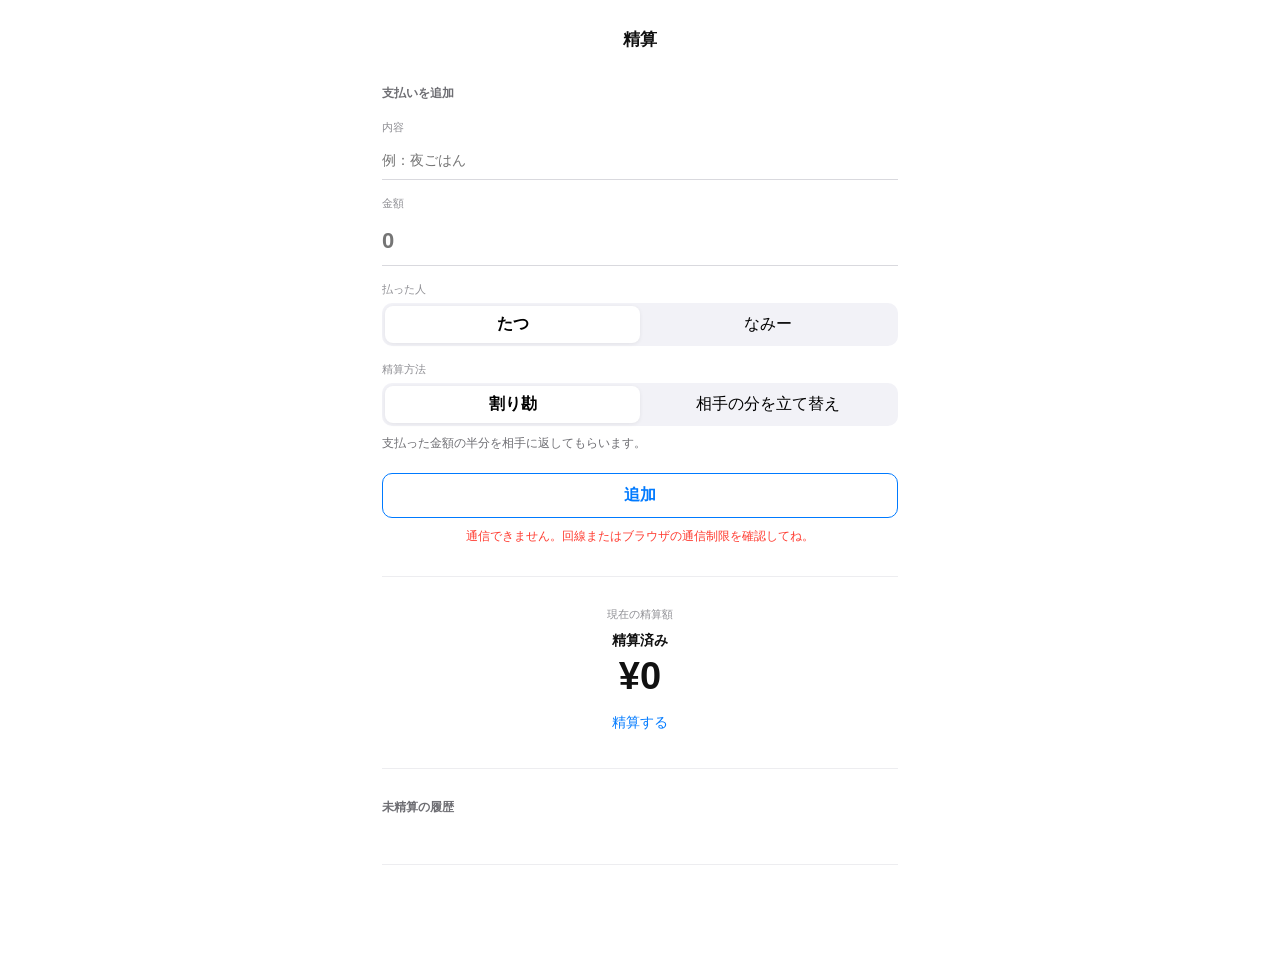
==== commit 0fc15dd9: "Add full reimbursement option alongside equal splitting" ====
--- a/seisan/index.html
+++ b/seisan/index.html
@@ -1 +1 @@
-<!doctype html><html lang="ja"><head><meta charset="utf-8"><meta name="viewport" content="width=device-width,initial-scale=1"><title>精算アプリ</title><style>:root{font-family:-apple-system,BlinkMacSystemFont,"SF Pro Text","Segoe UI","Hiragino Sans",sans-serif;color:#111}*{box-sizing:border-box}body{margin:0;background:#fff}button,input{font:inherit}.app{max-width:560px;margin:auto;padding:28px 22px 58px}.top{text-align:center;margin-bottom:34px}.brand{font-size:17px;font-weight:600}.card{padding-bottom:30px;margin-bottom:30px;border-bottom:1px solid #ededf0}.sectionTitle{font-size:12px;font-weight:600;color:#6e6e73;margin-bottom:18px}label{display:block;font-size:11px;color:#8e8e93;margin:16px 0 6px}input{width:100%;border:0;border-bottom:1px solid #d9d9de;padding:11px 0;outline:0;font-size:14px}.money{font-size:22px;font-weight:700}.row{display:flex;background:#f2f2f7;border-radius:10px;padding:3px}.person{flex:1;border:0;background:transparent;border-radius:8px;padding:8px}.person.on{background:#fff;box-shadow:0 1px 4px #0001;font-weight:600}.add{width:100%;margin-top:20px;padding:11px;border:1px solid #007aff;border-radius:10px;background:transparent;color:#007aff;font-weight:600}.add:disabled{opacity:.45}.status{min-height:18px;margin-top:10px;text-align:center;font-size:12px;color:#6e6e73}.status.error{color:#ff3b30}.status.ok{color:#34c759}.kicker,.flow{text-align:center}.kicker{font-size:11px;color:#8e8e93}.flow{font-size:14px;font-weight:600;margin-top:10px}.balance{text-align:center;font-size:38px;font-weight:650;margin:5px 0 10px}.settle{display:block;margin:auto;border:0;background:transparent;color:#007aff;padding:6px 12px;font-size:14px}.historyItem{display:flex;justify-content:space-between;padding:13px 0;border-top:1px solid #f0f0f2}.hTitle{font-size:13px;font-weight:650}.hMeta{font-size:11px;color:#9a9aa0;margin-top:2px}.hAmt{font-size:14px;font-weight:600}.empty{font-size:12px;color:#aaa}.modalBackdrop{position:fixed;inset:0;background:#0005;display:none;align-items:center;justify-content:center;padding:20px}.modalBackdrop.show{display:flex}.modal{width:min(320px,100%);background:#fffffff5;border-radius:18px;overflow:hidden;text-align:center}.modalBody{padding:20px 18px 16px}.modalTitle{font-size:16px;font-weight:650}.modalText{font-size:13px;color:#6e6e73;margin-top:7px}.modalActions{display:grid;grid-template-columns:1fr 1fr;border-top:1px solid #ddd}.modalActions button{border:0;background:transparent;padding:12px;font-size:14px}.modalActions button+button{border-left:1px solid #ddd}.cancelBtn{color:#007aff}.confirmBtn{color:#ff3b30;font-weight:600}</style></head><body><div class="app"><div class="top"><div class="brand">精算</div></div><section class="card"><div class="sectionTitle">支払いを追加</div><label>内容</label><input id="title" placeholder="例：夜ごはん"><label>金額</label><input id="amount" class="money" inputmode="numeric" placeholder="0"><label>払った人</label><div class="row"><button class="person on" data-payer="tatsu">たつ</button><button class="person" data-payer="nammy">なみー</button></div><button id="addPayment" class="add">追加</button><div id="status" class="status" role="status" aria-live="polite"></div></section><section class="card"><div class="kicker">現在の精算額</div><div id="flow" class="flow">精算済み</div><div id="balance" class="balance">¥0</div><button id="settleAll" class="settle">精算する</button></section><section class="card"><div class="sectionTitle">未精算の履歴</div><div id="history"></div></section></div><div id="settleModal" class="modalBackdrop"><div class="modal"><div class="modalBody"><div class="modalTitle">精算しますか？</div><div id="settleText" class="modalText"></div></div><div class="modalActions"><button id="cancelSettle" class="cancelBtn">キャンセル</button><button id="confirmSettle" class="confirmBtn">精算する</button></div></div></div><script>const $=id=>document.getElementById(id),API='https://adydoupjiloapeuclsvr.supabase.co/rest/v1/settlement_entries',ROOM='7ueK0dml6S8r65SwOTumz7RkmrNIiGAh',ANON='eyJhbGciOiJIUzI1NiIsInR5cCI6IkpXVCJ9.eyJpc3MiOiJzdXBhYXNlIiwicmVmIjoiYWR5ZG91cGppbG9hcGV1Y2xzdnIiLCJyb2xlIjoiYW5vbiIsImlhdCI6MTc4NzkwNzcwNCwiZXhwIjoyMTAzNDgzNzA0fQ.GLzsD0Gv-Y41P4o_dAuzLDfOQFKvFduH0EVOJdeixUY',HEADERS={apikey:ANON,Authorization:`Bearer ${ANON}`};let rows=[],payer='tatsu',loading=false;const yen=n=>'¥'+Math.round(n).toLocaleString('ja-JP');$('amount').oninput=e=>{const x=e.target.value.replace(/\D/g,'');e.target.value=x?Number(x).toLocaleString('ja-JP'):''};const num=()=>Number($('amount').value.replace(/\D/g,''));function bal(){return rows.reduce((b,r)=>b+(r.payer==='tatsu'?1:-1)*Number(r.amount)/2,0)}function esc(v){return String(v).replace(/[&<>"']/g,m=>({'&':'&amp;','<':'&lt;','>':'&gt;','"':'&quot;',"'":'&#39;'}[m]))}async function request(url,options={}){const controller=new AbortController(),timer=setTimeout(()=>controller.abort(),10000);try{return await window.fetch(url,{...options,signal:controller.signal})}finally{clearTimeout(timer)}}function showStatus(message,type=''){$('status').textContent=message;$('status').className='status '+type}async function apiError(r){let detail='';try{const data=await r.json();detail=data.message||data.error||data.hint||JSON.stringify(data)}catch{try{detail=await r.text()}catch{}}return `通信エラー（${r.status}）${detail?'：'+detail:''}`}function render(){const b=bal();$('flow').textContent=Math.abs(b)<.5?'精算済み':b>0?'なみー → たつ':'たつ → なみー';$('balance').textContent=yen(Math.abs(b));$('history').innerHTML=rows.length?'':'<div class="empty">まだ履歴なし。</div>';rows.forEach(r=>{const d=new Date(r.created_at),x=document.createElement('div');x.className='historyItem';x.innerHTML=`<div><div class="hTitle">${esc(r.title)}</div><div class="hMeta">${d.getMonth()+1}/${d.getDate()}　${r.payer==='tatsu'?'たつが支払い':'なみーが支払い'}</div></div><div class="hAmt">${yen(r.amount)}</div>`;$('history').appendChild(x)})}async function load(){if(loading)return;loading=true;try{const r=await request(`${API}?room_id=eq.${ROOM}&select=id,title,amount,payer,created_at&order=created_at.desc`,{headers:HEADERS,cache:'no-store'});if(!r.ok)throw new Error(await apiError(r));rows=await r.json();render()}catch(e){showStatus(e?.name==='AbortError'?'通信がタイムアウトしました。再読み込みしてもう一度試してね。':e instanceof TypeError?'通信できません。回線またはブラウザの通信制限を確認してね。':e.message,'error')}finally{loading=false}}document.querySelectorAll('[data-payer]').forEach(b=>b.onclick=()=>{payer=b.dataset.payer;document.querySelectorAll('[data-payer]').forEach(x=>x.classList.toggle('on',x===b))});$('addPayment').onclick=async()=>{const a=num();if(!a){showStatus('金額を入力してね。','error');return}const btn=$('addPayment');btn.disabled=true;showStatus('追加中…');try{const r=await request(API,{method:'POST',headers:{...HEADERS,'Content-Type':'application/json','Prefer':'return=minimal'},body:JSON.stringify({room_id:ROOM,title:$('title').value.trim()||'支払い',amount:a,payer})});if(!r.ok)throw new Error(await apiError(r));$('title').value='';$('amount').value='';showStatus('追加したよ。','ok');await load()}catch(e){showStatus(e?.name==='AbortError'?'通信がタイムアウトしました。再読み込みしてもう一度試してね。':e instanceof TypeError?'通信できません。回線またはブラウザの通信制限を確認してね。':e.message,'error')}finally{btn.disabled=false}};$('settleAll').onclick=()=>{const b=bal();if(Math.abs(b)<.5)return;$('settleText').textContent=`${$('flow').textContent} に ${yen(Math.abs(b))} を精算して、未精算の履歴を削除します。`;$('settleModal').classList.add('show')};$('cancelSettle').onclick=()=>$('settleModal').classList.remove('show');$('confirmSettle').onclick=async()=>{const r=await request(`${API}?room_id=eq.${ROOM}`,{method:'DELETE',headers:{...HEADERS,'Prefer':'return=minimal'}});if(r.ok){$('settleModal').classList.remove('show');await load()}};load();setInterval(load,2500);</script></body></html>+<!doctype html><html lang="ja"><head><meta charset="utf-8"><meta name="viewport" content="width=device-width,initial-scale=1"><title>精算アプリ</title><style>:root{font-family:-apple-system,BlinkMacSystemFont,"SF Pro Text","Segoe UI","Hiragino Sans",sans-serif;color:#111}*{box-sizing:border-box}body{margin:0;background:#fff}button,input{font:inherit}.app{max-width:560px;margin:auto;padding:28px 22px 58px}.top{text-align:center;margin-bottom:34px}.brand{font-size:17px;font-weight:600}.card{padding-bottom:30px;margin-bottom:30px;border-bottom:1px solid #ededf0}.sectionTitle{font-size:12px;font-weight:600;color:#6e6e73;margin-bottom:18px}label{display:block;font-size:11px;color:#8e8e93;margin:16px 0 6px}input{width:100%;border:0;border-bottom:1px solid #d9d9de;padding:11px 0;outline:0;font-size:14px}.money{font-size:22px;font-weight:700}.row{display:flex;background:#f2f2f7;border-radius:10px;padding:3px}.person{flex:1;border:0;background:transparent;border-radius:8px;padding:8px}.person.on{background:#fff;box-shadow:0 1px 4px #0001;font-weight:600}.hint{font-size:12px;color:#6e6e73;line-height:1.6;margin:8px 0 0}.person:focus-visible{outline:2px solid #007aff;outline-offset:2px}.add{width:100%;margin-top:20px;padding:11px;border:1px solid #007aff;border-radius:10px;background:transparent;color:#007aff;font-weight:600}.add:disabled{opacity:.45}.status{min-height:18px;margin-top:10px;text-align:center;font-size:12px;color:#6e6e73}.status.error{color:#ff3b30}.status.ok{color:#34c759}.kicker,.flow{text-align:center}.kicker{font-size:11px;color:#8e8e93}.flow{font-size:14px;font-weight:600;margin-top:10px}.balance{text-align:center;font-size:38px;font-weight:650;margin:5px 0 10px}.settle{display:block;margin:auto;border:0;background:transparent;color:#007aff;padding:6px 12px;font-size:14px}.historyItem{display:flex;justify-content:space-between;padding:13px 0;border-top:1px solid #f0f0f2}.hTitle{font-size:13px;font-weight:650}.hMeta{font-size:11px;color:#9a9aa0;margin-top:2px}.hAmt{font-size:14px;font-weight:600}.empty{font-size:12px;color:#aaa}.modalBackdrop{position:fixed;inset:0;background:#0005;display:none;align-items:center;justify-content:center;padding:20px}.modalBackdrop.show{display:flex}.modal{width:min(320px,100%);background:#fffffff5;border-radius:18px;overflow:hidden;text-align:center}.modalBody{padding:20px 18px 16px}.modalTitle{font-size:16px;font-weight:650}.modalText{font-size:13px;color:#6e6e73;margin-top:7px}.modalActions{display:grid;grid-template-columns:1fr 1fr;border-top:1px solid #ddd}.modalActions button{border:0;background:transparent;padding:12px;font-size:14px}.modalActions button+button{border-left:1px solid #ddd}.cancelBtn{color:#007aff}.confirmBtn{color:#ff3b30;font-weight:600}</style></head><body><div class="app"><div class="top"><div class="brand">精算</div></div><section class="card"><div class="sectionTitle">支払いを追加</div><label>内容</label><input id="title" placeholder="例：夜ごはん"><label>金額</label><input id="amount" class="money" inputmode="numeric" placeholder="0"><label>払った人</label><div class="row"><button class="person on" data-payer="tatsu">たつ</button><button class="person" data-payer="nammy">なみー</button></div><label id="splitLabel">精算方法</label><div class="row" role="group" aria-labelledby="splitLabel"><button class="person on" data-split="equal" aria-pressed="true">割り勘</button><button class="person" data-split="full" aria-pressed="false">相手の分を立て替え</button></div><p id="splitHint" class="hint" aria-live="polite">支払った金額の半分を相手に返してもらいます。</p><button id="addPayment" class="add">追加</button><div id="status" class="status" role="status" aria-live="polite"></div></section><section class="card"><div class="kicker">現在の精算額</div><div id="flow" class="flow">精算済み</div><div id="balance" class="balance">¥0</div><button id="settleAll" class="settle">精算する</button></section><section class="card"><div class="sectionTitle">未精算の履歴</div><div id="history"></div></section></div><div id="settleModal" class="modalBackdrop"><div class="modal"><div class="modalBody"><div class="modalTitle">精算しますか？</div><div id="settleText" class="modalText"></div></div><div class="modalActions"><button id="cancelSettle" class="cancelBtn">キャンセル</button><button id="confirmSettle" class="confirmBtn">精算する</button></div></div></div><script>const $=id=>document.getElementById(id),API='https://adydoupjiloapeuclsvr.supabase.co/rest/v1/settlement_entries',ROOM='7ueK0dml6S8r65SwOTumz7RkmrNIiGAh',ANON='sb_publishable_13AfLUbqgYm9bkju8x84RA_eJtiLe1g',HEADERS={apikey:ANON};let rows=[],payer='tatsu',splitMode='equal',loading=false;const yen=n=>'¥'+Math.round(n).toLocaleString('ja-JP');$('amount').oninput=e=>{const x=e.target.value.replace(/\D/g,'');e.target.value=x?Number(x).toLocaleString('ja-JP'):''};const num=()=>Number($('amount').value.replace(/\D/g,''));function bal(){return rows.reduce((b,r)=>b+(r.payer==='tatsu'?1:-1)*Number(r.amount)/(r.split_mode==='full'?1:2),0)}function updateSplitHint(){const other=payer==='tatsu'?'なみー':'たつ';$('splitHint').textContent=splitMode==='full'?`${other}の分を立て替えます。入力した金額の全額を${other}に返してもらいます。`:'支払った金額の半分を相手に返してもらいます。';document.querySelectorAll('[data-split]').forEach(x=>{const on=x.dataset.split===splitMode;x.classList.toggle('on',on);x.setAttribute('aria-pressed',String(on))})}function esc(v){return String(v).replace(/[&<>"']/g,m=>({'&':'&amp;','<':'&lt;','>':'&gt;','"':'&quot;',"'":'&#39;'}[m]))}async function request(url,options={}){const controller=new AbortController(),timer=setTimeout(()=>controller.abort(),10000);try{return await window.fetch(url,{...options,signal:controller.signal})}finally{clearTimeout(timer)}}function showStatus(message,type=''){$('status').textContent=message;$('status').className='status '+type}async function apiError(r){let detail='';try{const data=await r.json();detail=data.message||data.error||data.hint||JSON.stringify(data)}catch{try{detail=await r.text()}catch{}}return `通信エラー（${r.status}）${detail?'：'+detail:''}`}function render(){const b=bal();$('flow').textContent=Math.abs(b)<.5?'精算済み':b>0?'なみー → たつ':'たつ → なみー';$('balance').textContent=yen(Math.abs(b));$('history').innerHTML=rows.length?'':'<div class="empty">まだ履歴なし。</div>';rows.forEach(r=>{const d=new Date(r.created_at),x=document.createElement('div');x.className='historyItem';x.innerHTML=`<div><div class="hTitle">${esc(r.title)}</div><div class="hMeta">${d.getMonth()+1}/${d.getDate()}　${r.payer==='tatsu'?'たつが支払い':'なみーが支払い'} · ${r.split_mode==='full'?'相手の分を立て替え（全額）':'割り勘'}</div></div><div class="hAmt">${yen(r.amount)}</div>`;$('history').appendChild(x)})}async function load(){if(loading)return;loading=true;try{const r=await request(`${API}?room_id=eq.${ROOM}&select=id,title,amount,payer,split_mode,created_at&order=created_at.desc`,{headers:HEADERS,cache:'no-store'});if(!r.ok)throw new Error(await apiError(r));rows=await r.json();render()}catch(e){showStatus(e?.name==='AbortError'?'通信がタイムアウトしました。再読み込みしてもう一度試してね。':e instanceof TypeError?'通信できません。回線またはブラウザの通信制限を確認してね。':e.message,'error')}finally{loading=false}}document.querySelectorAll('[data-payer]').forEach(b=>b.onclick=()=>{payer=b.dataset.payer;document.querySelectorAll('[data-payer]').forEach(x=>x.classList.toggle('on',x===b));updateSplitHint()});document.querySelectorAll('[data-split]').forEach(b=>b.onclick=()=>{splitMode=b.dataset.split;updateSplitHint()});$('addPayment').onclick=async()=>{const a=num();if(!Number.isSafeInteger(a)||a<=0){showStatus('金額を入力してね。','error');return}const btn=$('addPayment');btn.disabled=true;showStatus('追加中…');try{const r=await request(API,{method:'POST',headers:{...HEADERS,'Content-Type':'application/json','Prefer':'return=minimal'},body:JSON.stringify({room_id:ROOM,title:$('title').value.trim()||'支払い',amount:a,payer,split_mode:splitMode})});if(!r.ok)throw new Error(await apiError(r));$('title').value='';$('amount').value='';splitMode='equal';updateSplitHint();showStatus('追加したよ。','ok');await load()}catch(e){showStatus(e?.name==='AbortError'?'通信がタイムアウトしました。再読み込みしてもう一度試してね。':e instanceof TypeError?'通信できません。回線またはブラウザの通信制限を確認してね。':e.message,'error')}finally{btn.disabled=false}};$('settleAll').onclick=()=>{const b=bal();if(Math.abs(b)<.5)return;$('settleText').textContent=`${$('flow').textContent} に ${yen(Math.abs(b))} を精算して、未精算の履歴を削除します。`;$('settleModal').classList.add('show')};$('cancelSettle').onclick=()=>$('settleModal').classList.remove('show');$('confirmSettle').onclick=async()=>{const r=await request(`${API}?room_id=eq.${ROOM}`,{method:'DELETE',headers:{...HEADERS,'Prefer':'return=minimal'}});if(r.ok){$('settleModal').classList.remove('show');await load()}};load();setInterval(load,2500);</script></body></html>
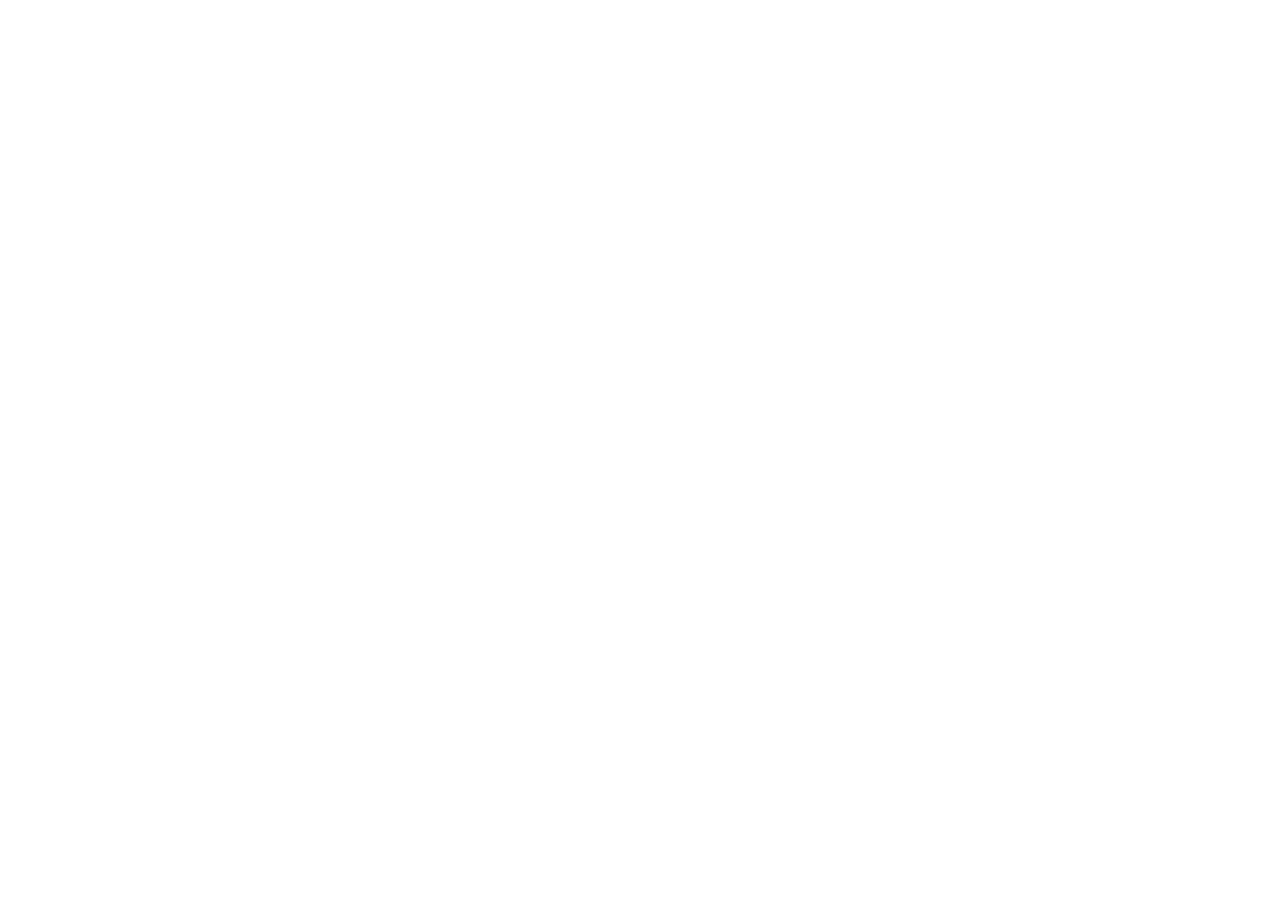
==== commit 6212ba36: "Redirect settlement page to private Sites app" ====
--- a/seisan/index.html
+++ b/seisan/index.html
@@ -1 +1,15 @@
-<!doctype html><html lang="ja"><head><meta charset="utf-8"><meta name="viewport" content="width=device-width,initial-scale=1"><title>精算アプリ</title><style>:root{font-family:-apple-system,BlinkMacSystemFont,"SF Pro Text","Segoe UI","Hiragino Sans",sans-serif;color:#111}*{box-sizing:border-box}body{margin:0;background:#fff}button,input{font:inherit}.app{max-width:560px;margin:auto;padding:28px 22px 58px}.top{text-align:center;margin-bottom:34px}.brand{font-size:17px;font-weight:600}.card{padding-bottom:30px;margin-bottom:30px;border-bottom:1px solid #ededf0}.sectionTitle{font-size:12px;font-weight:600;color:#6e6e73;margin-bottom:18px}label{display:block;font-size:11px;color:#8e8e93;margin:16px 0 6px}input{width:100%;border:0;border-bottom:1px solid #d9d9de;padding:11px 0;outline:0;font-size:14px}.money{font-size:22px;font-weight:700}.row{display:flex;background:#f2f2f7;border-radius:10px;padding:3px}.person{flex:1;border:0;background:transparent;border-radius:8px;padding:8px}.person.on{background:#fff;box-shadow:0 1px 4px #0001;font-weight:600}.hint{font-size:12px;color:#6e6e73;line-height:1.6;margin:8px 0 0}.person:focus-visible{outline:2px solid #007aff;outline-offset:2px}.add{width:100%;margin-top:20px;padding:11px;border:1px solid #007aff;border-radius:10px;background:transparent;color:#007aff;font-weight:600}.add:disabled{opacity:.45}.status{min-height:18px;margin-top:10px;text-align:center;font-size:12px;color:#6e6e73}.status.error{color:#ff3b30}.status.ok{color:#34c759}.kicker,.flow{text-align:center}.kicker{font-size:11px;color:#8e8e93}.flow{font-size:14px;font-weight:600;margin-top:10px}.balance{text-align:center;font-size:38px;font-weight:650;margin:5px 0 10px}.settle{display:block;margin:auto;border:0;background:transparent;color:#007aff;padding:6px 12px;font-size:14px}.historyItem{display:flex;justify-content:space-between;padding:13px 0;border-top:1px solid #f0f0f2}.hTitle{font-size:13px;font-weight:650}.hMeta{font-size:11px;color:#9a9aa0;margin-top:2px}.hAmt{font-size:14px;font-weight:600}.empty{font-size:12px;color:#aaa}.modalBackdrop{position:fixed;inset:0;background:#0005;display:none;align-items:center;justify-content:center;padding:20px}.modalBackdrop.show{display:flex}.modal{width:min(320px,100%);background:#fffffff5;border-radius:18px;overflow:hidden;text-align:center}.modalBody{padding:20px 18px 16px}.modalTitle{font-size:16px;font-weight:650}.modalText{font-size:13px;color:#6e6e73;margin-top:7px}.modalActions{display:grid;grid-template-columns:1fr 1fr;border-top:1px solid #ddd}.modalActions button{border:0;background:transparent;padding:12px;font-size:14px}.modalActions button+button{border-left:1px solid #ddd}.cancelBtn{color:#007aff}.confirmBtn{color:#ff3b30;font-weight:600}</style></head><body><div class="app"><div class="top"><div class="brand">精算</div></div><section class="card"><div class="sectionTitle">支払いを追加</div><label>内容</label><input id="title" placeholder="例：夜ごはん"><label>金額</label><input id="amount" class="money" inputmode="numeric" placeholder="0"><label>払った人</label><div class="row"><button class="person on" data-payer="tatsu">たつ</button><button class="person" data-payer="nammy">なみー</button></div><label id="splitLabel">精算方法</label><div class="row" role="group" aria-labelledby="splitLabel"><button class="person on" data-split="equal" aria-pressed="true">割り勘</button><button class="person" data-split="full" aria-pressed="false">相手の分を立て替え</button></div><p id="splitHint" class="hint" aria-live="polite">支払った金額の半分を相手に返してもらいます。</p><button id="addPayment" class="add">追加</button><div id="status" class="status" role="status" aria-live="polite"></div></section><section class="card"><div class="kicker">現在の精算額</div><div id="flow" class="flow">精算済み</div><div id="balance" class="balance">¥0</div><button id="settleAll" class="settle">精算する</button></section><section class="card"><div class="sectionTitle">未精算の履歴</div><div id="history"></div></section></div><div id="settleModal" class="modalBackdrop"><div class="modal"><div class="modalBody"><div class="modalTitle">精算しますか？</div><div id="settleText" class="modalText"></div></div><div class="modalActions"><button id="cancelSettle" class="cancelBtn">キャンセル</button><button id="confirmSettle" class="confirmBtn">精算する</button></div></div></div><script>const $=id=>document.getElementById(id),API='https://adydoupjiloapeuclsvr.supabase.co/rest/v1/settlement_entries',ROOM='7ueK0dml6S8r65SwOTumz7RkmrNIiGAh',ANON='sb_publishable_13AfLUbqgYm9bkju8x84RA_eJtiLe1g',HEADERS={apikey:ANON};let rows=[],payer='tatsu',splitMode='equal',loading=false;const yen=n=>'¥'+Math.round(n).toLocaleString('ja-JP');$('amount').oninput=e=>{const x=e.target.value.replace(/\D/g,'');e.target.value=x?Number(x).toLocaleString('ja-JP'):''};const num=()=>Number($('amount').value.replace(/\D/g,''));function bal(){return rows.reduce((b,r)=>b+(r.payer==='tatsu'?1:-1)*Number(r.amount)/(r.split_mode==='full'?1:2),0)}function updateSplitHint(){const other=payer==='tatsu'?'なみー':'たつ';$('splitHint').textContent=splitMode==='full'?`${other}の分を立て替えます。入力した金額の全額を${other}に返してもらいます。`:'支払った金額の半分を相手に返してもらいます。';document.querySelectorAll('[data-split]').forEach(x=>{const on=x.dataset.split===splitMode;x.classList.toggle('on',on);x.setAttribute('aria-pressed',String(on))})}function esc(v){return String(v).replace(/[&<>"']/g,m=>({'&':'&amp;','<':'&lt;','>':'&gt;','"':'&quot;',"'":'&#39;'}[m]))}async function request(url,options={}){const controller=new AbortController(),timer=setTimeout(()=>controller.abort(),10000);try{return await window.fetch(url,{...options,signal:controller.signal})}finally{clearTimeout(timer)}}function showStatus(message,type=''){$('status').textContent=message;$('status').className='status '+type}async function apiError(r){let detail='';try{const data=await r.json();detail=data.message||data.error||data.hint||JSON.stringify(data)}catch{try{detail=await r.text()}catch{}}return `通信エラー（${r.status}）${detail?'：'+detail:''}`}function render(){const b=bal();$('flow').textContent=Math.abs(b)<.5?'精算済み':b>0?'なみー → たつ':'たつ → なみー';$('balance').textContent=yen(Math.abs(b));$('history').innerHTML=rows.length?'':'<div class="empty">まだ履歴なし。</div>';rows.forEach(r=>{const d=new Date(r.created_at),x=document.createElement('div');x.className='historyItem';x.innerHTML=`<div><div class="hTitle">${esc(r.title)}</div><div class="hMeta">${d.getMonth()+1}/${d.getDate()}　${r.payer==='tatsu'?'たつが支払い':'なみーが支払い'} · ${r.split_mode==='full'?'相手の分を立て替え（全額）':'割り勘'}</div></div><div class="hAmt">${yen(r.amount)}</div>`;$('history').appendChild(x)})}async function load(){if(loading)return;loading=true;try{const r=await request(`${API}?room_id=eq.${ROOM}&select=id,title,amount,payer,split_mode,created_at&order=created_at.desc`,{headers:HEADERS,cache:'no-store'});if(!r.ok)throw new Error(await apiError(r));rows=await r.json();render()}catch(e){showStatus(e?.name==='AbortError'?'通信がタイムアウトしました。再読み込みしてもう一度試してね。':e instanceof TypeError?'通信できません。回線またはブラウザの通信制限を確認してね。':e.message,'error')}finally{loading=false}}document.querySelectorAll('[data-payer]').forEach(b=>b.onclick=()=>{payer=b.dataset.payer;document.querySelectorAll('[data-payer]').forEach(x=>x.classList.toggle('on',x===b));updateSplitHint()});document.querySelectorAll('[data-split]').forEach(b=>b.onclick=()=>{splitMode=b.dataset.split;updateSplitHint()});$('addPayment').onclick=async()=>{const a=num();if(!Number.isSafeInteger(a)||a<=0){showStatus('金額を入力してね。','error');return}const btn=$('addPayment');btn.disabled=true;showStatus('追加中…');try{const r=await request(API,{method:'POST',headers:{...HEADERS,'Content-Type':'application/json','Prefer':'return=minimal'},body:JSON.stringify({room_id:ROOM,title:$('title').value.trim()||'支払い',amount:a,payer,split_mode:splitMode})});if(!r.ok)throw new Error(await apiError(r));$('title').value='';$('amount').value='';splitMode='equal';updateSplitHint();showStatus('追加したよ。','ok');await load()}catch(e){showStatus(e?.name==='AbortError'?'通信がタイムアウトしました。再読み込みしてもう一度試してね。':e instanceof TypeError?'通信できません。回線またはブラウザの通信制限を確認してね。':e.message,'error')}finally{btn.disabled=false}};$('settleAll').onclick=()=>{const b=bal();if(Math.abs(b)<.5)return;$('settleText').textContent=`${$('flow').textContent} に ${yen(Math.abs(b))} を精算して、未精算の履歴を削除します。`;$('settleModal').classList.add('show')};$('cancelSettle').onclick=()=>$('settleModal').classList.remove('show');$('confirmSettle').onclick=async()=>{const r=await request(`${API}?room_id=eq.${ROOM}`,{method:'DELETE',headers:{...HEADERS,'Prefer':'return=minimal'}});if(r.ok){$('settleModal').classList.remove('show');await load()}};load();setInterval(load,2500);</script></body></html>+<!doctype html>
+<html lang="ja">
+<head>
+<meta charset="utf-8">
+<meta name="viewport" content="width=device-width, initial-scale=1">
+<meta http-equiv="refresh" content="0; url=https://tatsu-nami-seisan.tatsuyakawamura0706.chatgpt.site/">
+<title>精算ページは移転しました</title>
+</head>
+<body>
+<main>
+<h1>精算ページは移転しました</h1>
+<p><a href="https://tatsu-nami-seisan.tatsuyakawamura0706.chatgpt.site/">新しい精算ページを開く</a></p>
+</main>
+</body>
+</html>
